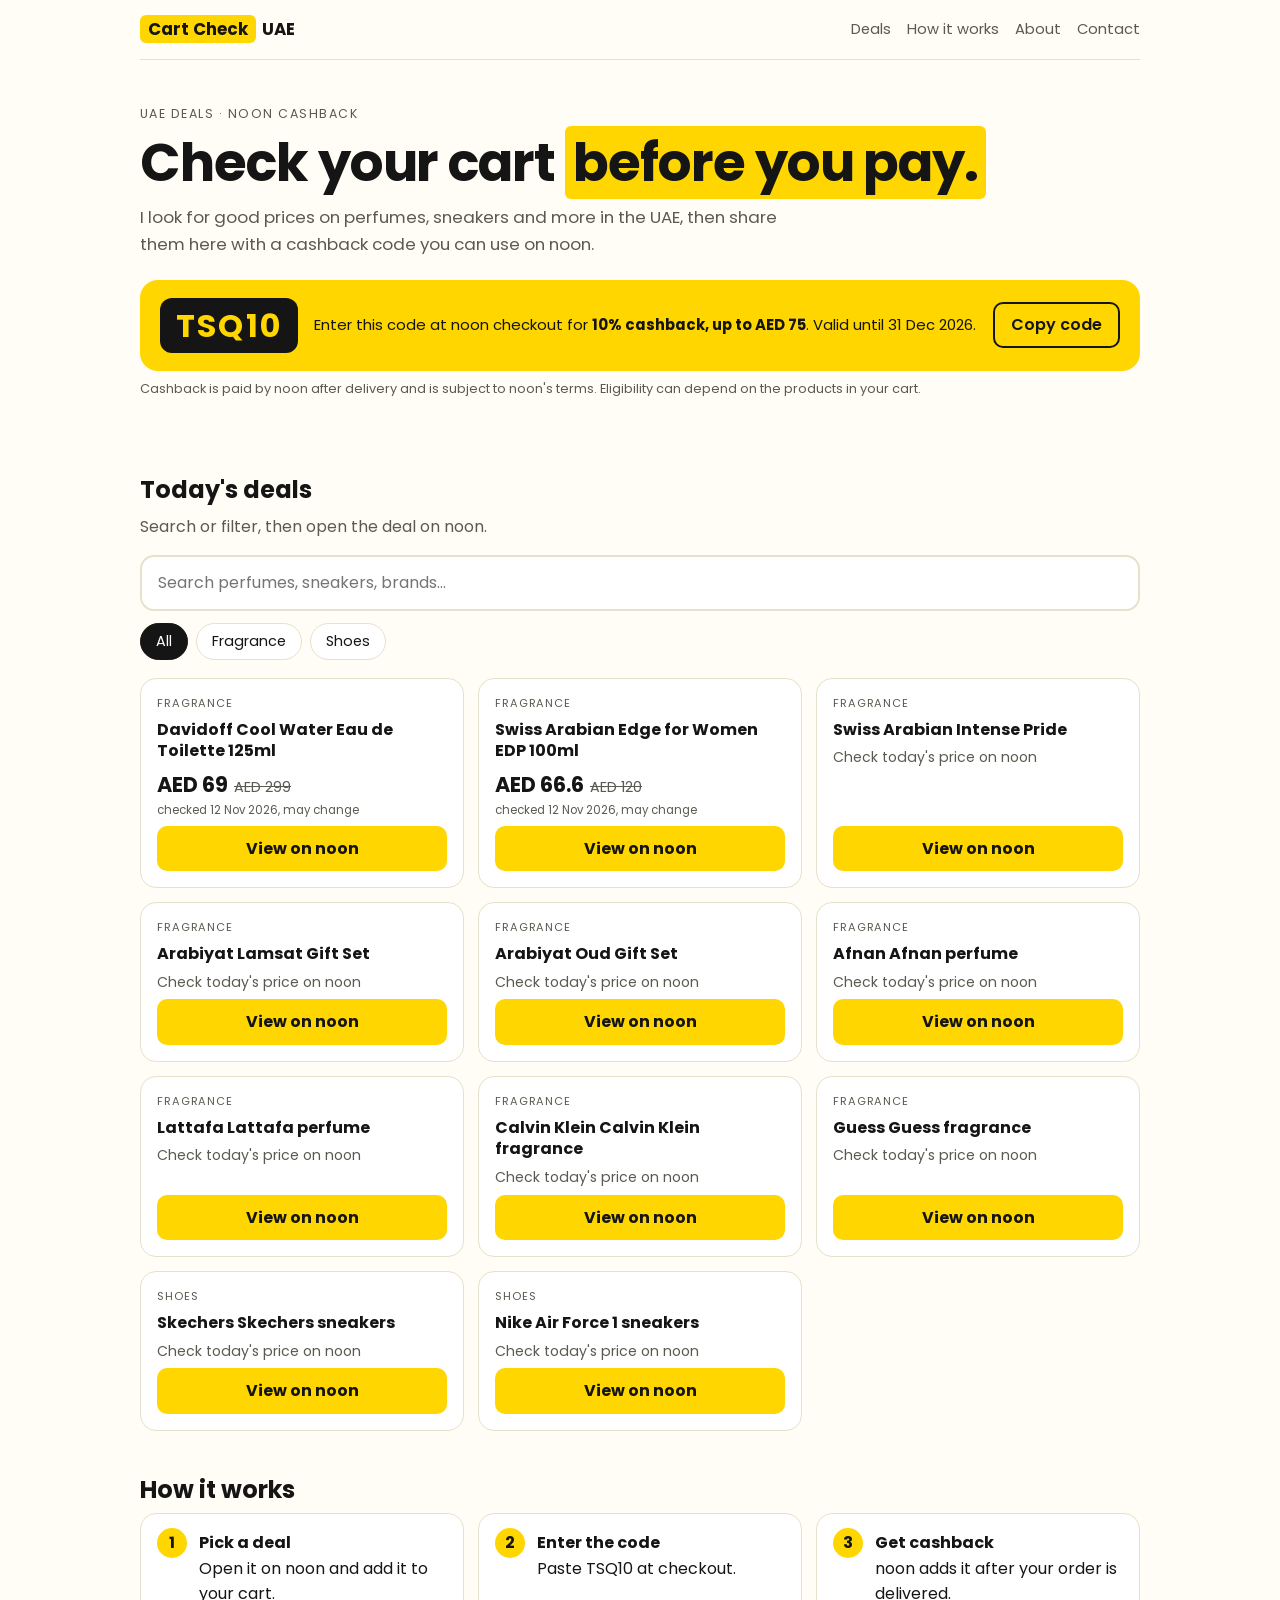
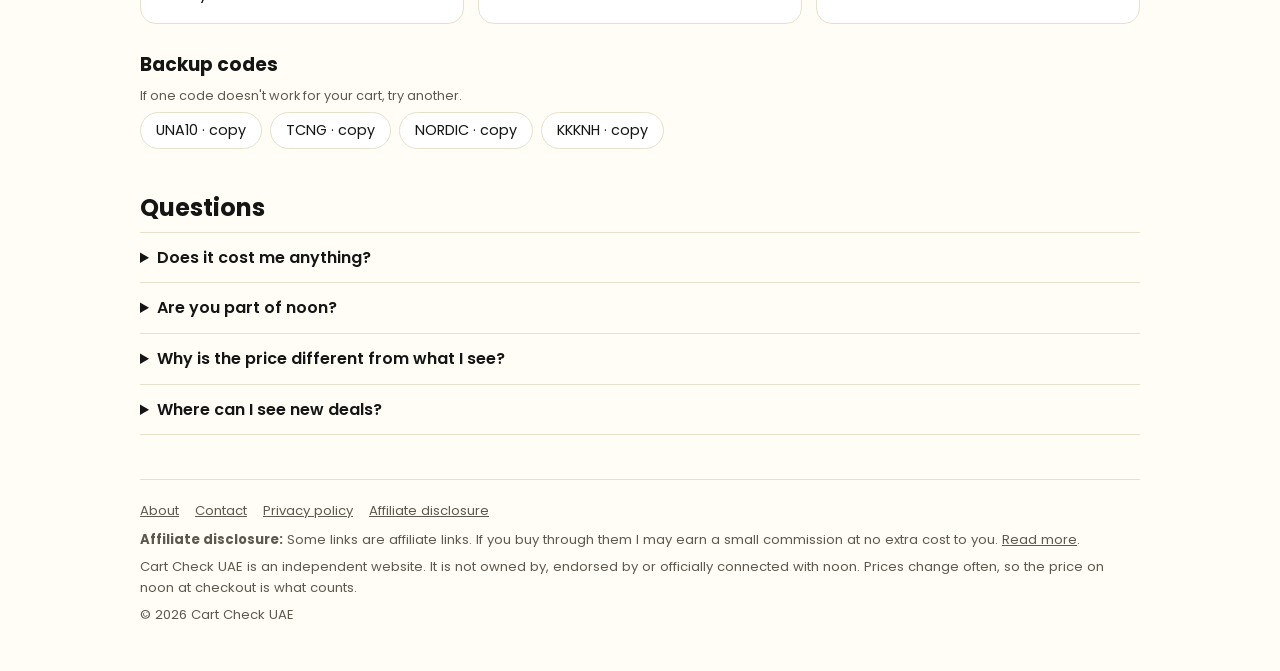
==== index.html @ 0d457709 "Add files via upload" ====
<!doctype html>
<html lang="en"><head><meta charset="utf-8"><meta name="viewport" content="width=device-width, initial-scale=1">
<title>Cart Check UAE | UAE deals and noon cashback code</title><meta name="description" content="Check your cart before you pay. UAE deals on perfumes, sneakers and more, plus a 10% cashback code for noon (up to AED 75). Affiliate links.">
<link rel="stylesheet" href="https://fonts.googleapis.com/css2?family=Poppins:wght@400;600;700&display=swap"><link rel="stylesheet" href="style.css"></head><body><div class="wrap"><nav aria-label="Main"><a class="logo" href="index.html"><span>Cart Check</span>UAE</a><ul><li><a href="index.html#deals">Deals</a></li><li><a href="index.html#how">How it works</a></li><li><a href="about.html">About</a></li><li><a href="contact.html">Contact</a></li></ul></nav><main>
<section class="hero">
  <div class="kicker">UAE deals · noon cashback</div>
  <h1>Check your cart <mark>before you pay.</mark></h1>
  <p class="lead">I look for good prices on perfumes, sneakers and more in the UAE, then share them here with a cashback code you can use on noon.</p>
  <div class="code" aria-label="Cashback code">
    <b>TSQ10</b>
    <p>Enter this code at noon checkout for <strong>10% cashback, up to AED 75</strong>. Valid until 31 Dec 2026.</p>
    <button class="copy" id="copyMain">Copy code</button>
  </div>
  <p class="fine">Cashback is paid by noon after delivery and is subject to noon's terms. Eligibility can depend on the products in your cart.</p>
</section>
<section id="deals">
  <h2 class="sec">Today's deals</h2>
  <p class="sub2">Search or filter, then open the deal on noon.</p>
  <div class="search"><input id="q" type="search" placeholder="Search perfumes, sneakers, brands..." aria-label="Search deals" autocomplete="off"></div>
  <div class="chips" id="chips" role="group" aria-label="Categories"></div>
  <ul class="grid" id="grid"></ul>
  <p class="empty" id="empty" hidden>Nothing found. Try another word, or follow @cart.check.uae on TikTok for new deals.</p>
</section>
<section id="how">
  <h2 class="sec">How it works</h2>
  <ol class="steps">
    <li><strong>Pick a deal</strong><br>Open it on noon and add it to your cart.</li>
    <li><strong>Enter the code</strong><br>Paste TSQ10 at checkout.</li>
    <li><strong>Get cashback</strong><br>noon adds it after your order is delivered.</li>
  </ol>
  <h3 style="margin:26px 0 6px">Backup codes</h3>
  <p class="fine">If one code doesn't work for your cart, try another.</p>
  <div class="row" id="backups"></div>
</section>
<section id="faq">
  <h2 class="sec">Questions</h2>
  <details><summary>Does it cost me anything?</summary><p>No. Prices are the same as on noon. If you buy through my links I may earn a small commission from noon.</p></details>
  <details><summary>Are you part of noon?</summary><p>No. Cart Check UAE is independent. I'm an affiliate, which means I share links and may earn a commission.</p></details>
  <details><summary>Why is the price different from what I see?</summary><p>Prices and stock change quickly. I check them when I post, but the price shown on noon at checkout is the one that counts.</p></details>
  <details><summary>Where can I see new deals?</summary><p>Follow <a href="https://www.tiktok.com/@cart.check.uae" rel="noopener">@cart.check.uae</a> on TikTok and the Cart Check UAE page on Facebook.</p></details>
</section>
</main><footer><ul><li><a href="about.html">About</a></li><li><a href="contact.html">Contact</a></li><li><a href="privacy.html">Privacy policy</a></li><li><a href="disclosure.html">Affiliate disclosure</a></li></ul><p><b>Affiliate disclosure:</b> Some links are affiliate links. If you buy through them I may earn a small commission at no extra cost to you. <a href="disclosure.html">Read more</a>.</p><p>Cart Check UAE is an independent website. It is not owned by, endorsed by or officially connected with noon. Prices change often, so the price on noon at checkout is what counts.</p><p>&copy; 2026 Cart Check UAE</p></footer></div><script src="products.js"></script><script>
const BACKUPS=["UNA10","TCNG","NORDIC","KKKNH"];
const grid=document.getElementById('grid'),empty=document.getElementById('empty'),q=document.getElementById('q'),chips=document.getElementById('chips');
let cat="All";const cats=["All",...new Set(PRODUCTS.map(p=>p.category))];
function copy(t,b){const o=b.textContent;try{navigator.clipboard.writeText(t).then(()=>{b.textContent="Copied";setTimeout(()=>b.textContent=o,1400)},()=>{})}catch(e){}}
cats.forEach(c=>{const b=document.createElement('button');b.className='chip';b.textContent=c;b.setAttribute('aria-pressed',c===cat);b.onclick=()=>{cat=c;[...chips.children].forEach(x=>x.setAttribute('aria-pressed',x===b));render()};chips.appendChild(b)});
function render(){const t=q.value.trim().toLowerCase().split(/\s+/).filter(Boolean);
const list=PRODUCTS.filter(p=>(cat==="All"||p.category===cat)&&t.every(w=>(p.name+" "+p.brand+" "+p.category+" "+(p.tags||"")).toLowerCase().includes(w)));
grid.innerHTML="";list.forEach(p=>{const li=document.createElement('li');li.className='item';
const pr=p.price?`<div class="price">AED ${p.price}${p.was?`<s>AED ${p.was}</s>`:""}<em>checked ${PRICE_DATE}, may change</em></div>`:`<div class="nop">Check today's price on noon</div>`;
li.innerHTML=`<small>${p.category}</small><h3></h3>${pr}<a class="go" target="_blank" rel="sponsored noopener">View on noon</a>`;
li.querySelector('h3').textContent=p.brand+" "+p.name;li.querySelector('a').href=p.url;grid.appendChild(li)});empty.hidden=list.length>0}
q.addEventListener('input',render);
document.getElementById('copyMain').onclick=e=>copy("TSQ10",e.target);
const bk=document.getElementById('backups');BACKUPS.forEach(c=>{const b=document.createElement('button');b.className='chip';b.textContent=c+" · copy";b.onclick=()=>copy(c,b);bk.appendChild(b)});
render();</script></body></html>
---- style.css ----
:root{--bg:#fffdf5;--card:#fff;--fg:#151515;--muted:#5c5a50;--line:#e6e1cc;--accent:#ffd600;--ink:#151515;--red:#c81e32}
@media (prefers-color-scheme:dark){:root{--bg:#121110;--card:#1c1b19;--fg:#f4f1e6;--muted:#a9a592;--line:#33312b;--red:#ff6b7a}}
*{box-sizing:border-box}
html{scroll-behavior:smooth}
body{margin:0;background:var(--bg);color:var(--fg);font:16px/1.6 Poppins,system-ui,sans-serif;padding-left:max(16px,env(safe-area-inset-left,0px));padding-right:max(16px,env(safe-area-inset-right,0px))}
.wrap{max-width:1000px;margin:0 auto}
a{color:inherit}
nav{display:flex;flex-wrap:wrap;gap:6px 18px;align-items:center;justify-content:space-between;padding:16px 0;border-bottom:1px solid var(--line)}
.logo{font-weight:700;text-decoration:none;font-size:1.05rem}
.logo span{background:var(--accent);color:var(--ink);padding:2px 8px;border-radius:6px;margin-right:6px}
nav ul{display:flex;gap:16px;list-style:none;margin:0;padding:0;font-size:.92rem}
nav ul a{text-decoration:none;color:var(--muted)}nav ul a:hover{color:var(--fg)}
.hero{padding:44px 0 26px}
.kicker{font-size:.78rem;letter-spacing:.12em;text-transform:uppercase;color:var(--muted)}
h1{font-size:clamp(2rem,6vw,3.3rem);line-height:1.1;margin:10px 0 12px;letter-spacing:-.02em}
h1 mark{background:var(--accent);color:var(--ink);padding:0 .15em;border-radius:6px}
.lead{color:var(--muted);max-width:58ch;font-size:1.05rem;margin:0 0 22px}
.code{display:flex;flex-wrap:wrap;gap:12px 16px;align-items:center;background:var(--accent);color:var(--ink);border-radius:18px;padding:18px 20px;margin:0 0 8px}
.code b{font-size:2rem;letter-spacing:.07em;background:var(--ink);color:#ffd600;border-radius:12px;padding:2px 16px}
.code p{margin:0;flex:1 1 230px;font-size:.93rem}
button{font:inherit;cursor:pointer}
.copy{border:2px solid var(--ink);background:transparent;color:var(--ink);border-radius:10px;padding:8px 16px;font-weight:600}
.fine{font-size:.8rem;color:var(--muted);margin:0 0 6px}
h2.sec{font-size:1.5rem;margin:40px 0 4px}
.sub2{color:var(--muted);margin:0 0 16px}
.search input{width:100%;border:2px solid var(--line);background:var(--card);color:var(--fg);border-radius:14px;padding:13px 16px;font:inherit}
.search input:focus{outline:3px solid var(--accent);border-color:var(--fg)}
.chips{display:flex;flex-wrap:wrap;gap:8px;margin:12px 0 18px}
.chip{border:1.5px solid var(--line);background:var(--card);color:var(--fg);border-radius:999px;padding:6px 15px;font-size:.9rem}
.chip[aria-pressed=true]{background:var(--fg);color:var(--bg);border-color:var(--fg)}
.grid{display:grid;grid-template-columns:repeat(auto-fill,minmax(240px,1fr));gap:14px;padding:0;margin:0;list-style:none}
.item{background:var(--card);border:1px solid var(--line);border-radius:16px;padding:16px;display:flex;flex-direction:column;gap:6px;min-width:0}
.item small{color:var(--muted);text-transform:uppercase;letter-spacing:.08em;font-size:.7rem}
.item h3{font-size:1rem;margin:0;line-height:1.35}
.price{font-weight:700;font-size:1.3rem}
.price s{color:var(--muted);font-weight:400;font-size:.9rem;margin-left:6px}
.price em{display:block;font-style:normal;font-weight:400;font-size:.72rem;color:var(--muted)}
.nop{font-size:.88rem;color:var(--muted)}
.go{margin-top:auto;text-align:center;background:var(--accent);color:var(--ink);text-decoration:none;font-weight:700;border-radius:10px;padding:10px 12px}
.empty{color:var(--muted);padding:24px 0}
.steps{display:grid;grid-template-columns:repeat(auto-fit,minmax(220px,1fr));gap:14px;padding:0;margin:0;list-style:none;counter-reset:s}
.steps li{background:var(--card);border:1px solid var(--line);border-radius:16px;padding:16px 16px 16px 58px;position:relative;min-width:0}
.steps li:before{counter-increment:s;content:counter(s);position:absolute;left:16px;top:14px;width:30px;height:30px;border-radius:50%;background:var(--accent);color:var(--ink);font-weight:700;display:grid;place-items:center}
.row{display:flex;flex-wrap:wrap;gap:8px}
details{border-top:1px solid var(--line);padding:12px 0}
details:last-of-type{border-bottom:1px solid var(--line)}
summary{cursor:pointer;font-weight:600}
details p{margin:8px 0 0;color:var(--muted)}
.page{padding:34px 0;max-width:720px}
.page h1{font-size:clamp(1.8rem,5vw,2.5rem)}
.page h2{font-size:1.2rem;margin:26px 0 4px}
.page p,.page li{color:var(--muted)}
footer{border-top:1px solid var(--line);margin-top:44px;padding:20px 0 40px;color:var(--muted);font-size:.82rem}
footer p{margin:6px 0}
footer ul{display:flex;flex-wrap:wrap;gap:6px 16px;list-style:none;padding:0;margin:0 0 8px}
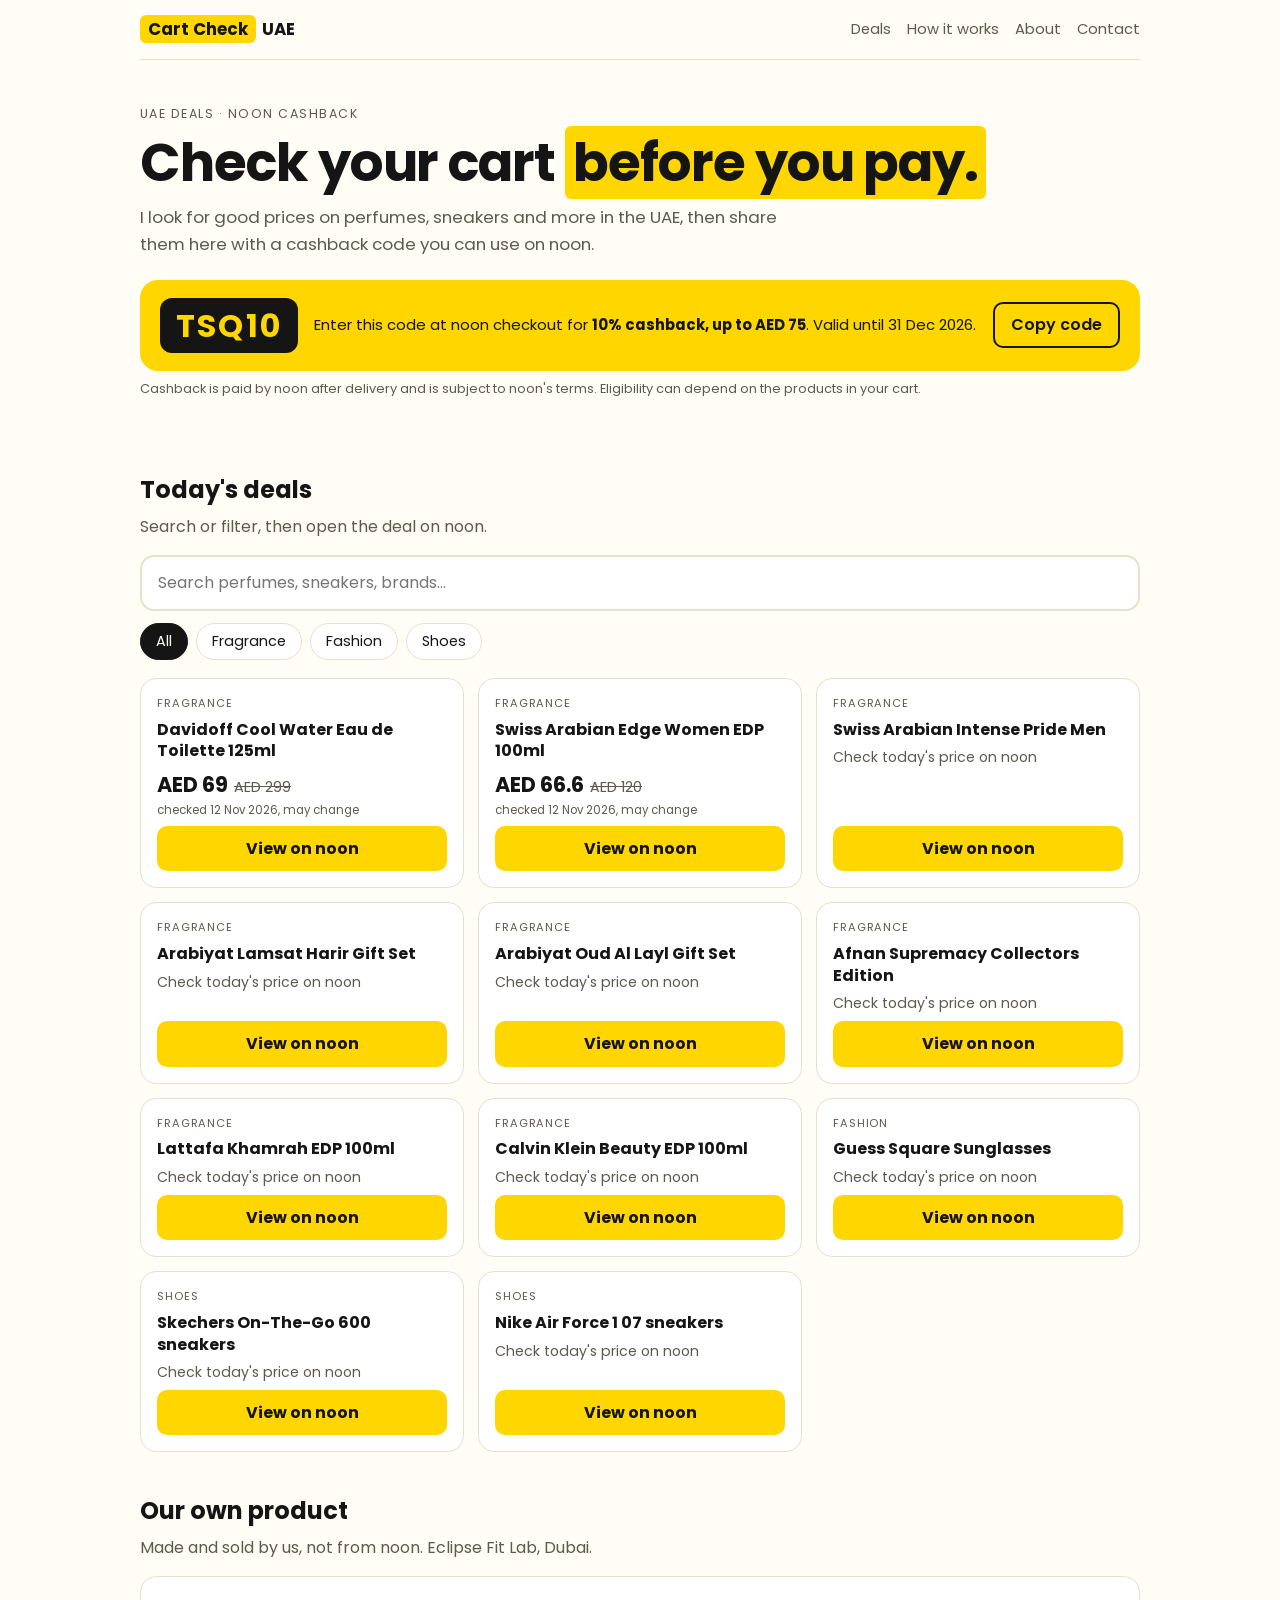
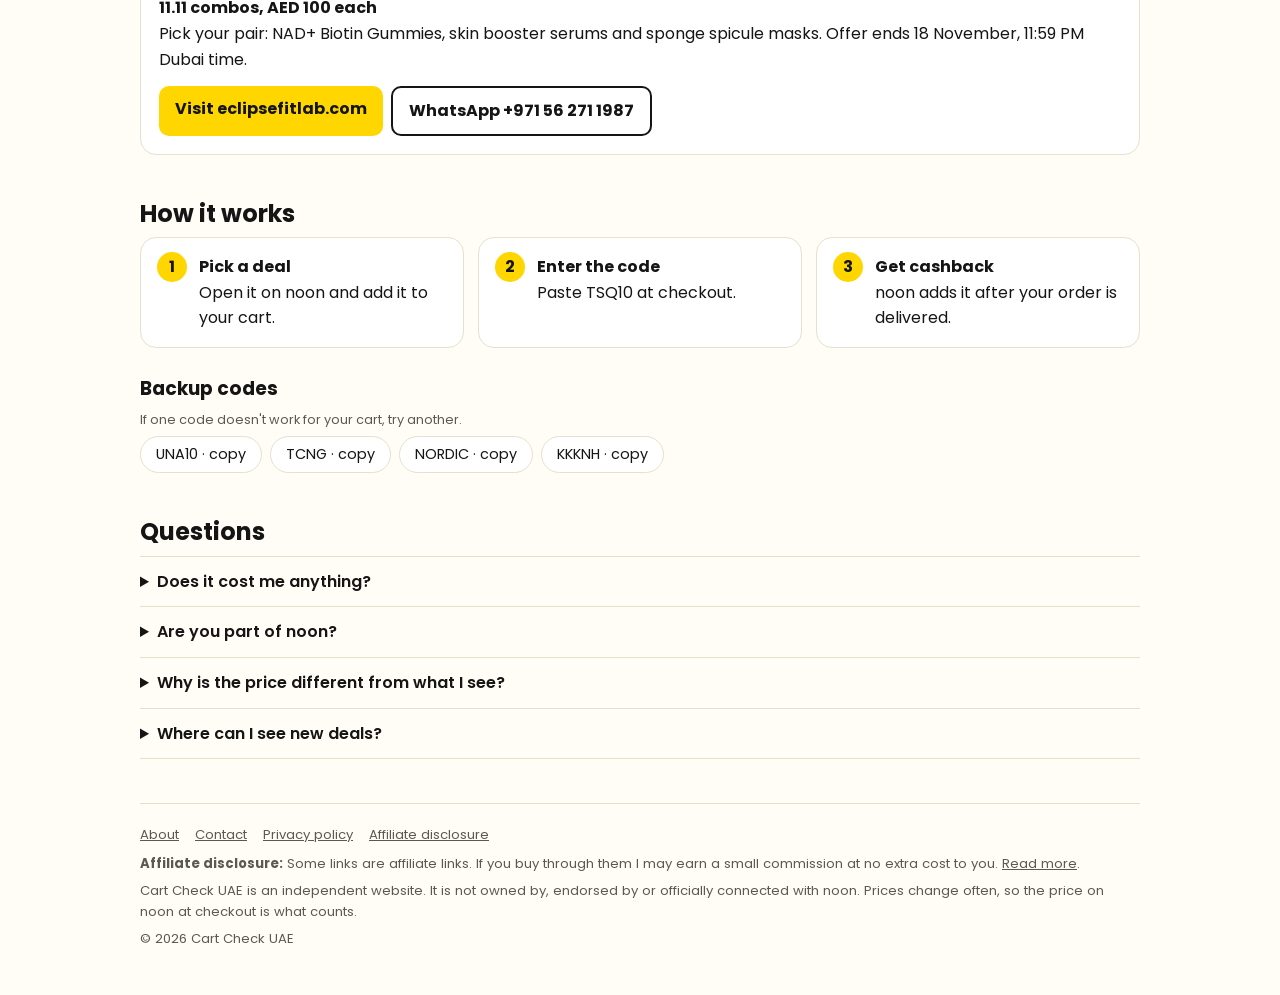
==== commit 8cfcf9cd: "Add files via upload" ====
--- a/index.html
+++ b/index.html
@@ -20,6 +20,12 @@
   <div class="chips" id="chips" role="group" aria-label="Categories"></div>
   <ul class="grid" id="grid"></ul>
   <p class="empty" id="empty" hidden>Nothing found. Try another word, or follow @cart.check.uae on TikTok for new deals.</p>
+</section>
+<section id="own">
+  <h2 class="sec">Our own product</h2>
+  <p class="sub2">Made and sold by us, not from noon. Eclipse Fit Lab, Dubai.</p>
+  <div class="own"><div><b>11.11 combos, AED 100 each</b><br>Pick your pair: NAD+ Biotin Gummies, skin booster serums and sponge spicule masks. Offer ends 18 November, 11:59 PM Dubai time.</div>
+  <div class="row"><a class="go" href="https://eclipsefitlab.com" rel="noopener" target="_blank">Visit eclipsefitlab.com</a><a class="go alt" href="https://wa.me/971562711987" rel="noopener" target="_blank">WhatsApp +971 56 271 1987</a></div></div>
 </section>
 <section id="how">
   <h2 class="sec">How it works</h2>
--- a/style.css
+++ b/style.css
@@ -53,3 +53,4 @@
 footer{border-top:1px solid var(--line);margin-top:44px;padding:20px 0 40px;color:var(--muted);font-size:.82rem}
 footer p{margin:6px 0}
 footer ul{display:flex;flex-wrap:wrap;gap:6px 16px;list-style:none;padding:0;margin:0 0 8px}
+.own{background:var(--card);border:1px solid var(--line);border-radius:16px;padding:18px;display:grid;gap:14px}.own .go{padding:10px 16px;margin:0}.go.alt{background:transparent;border:2px solid var(--fg);color:var(--fg)}
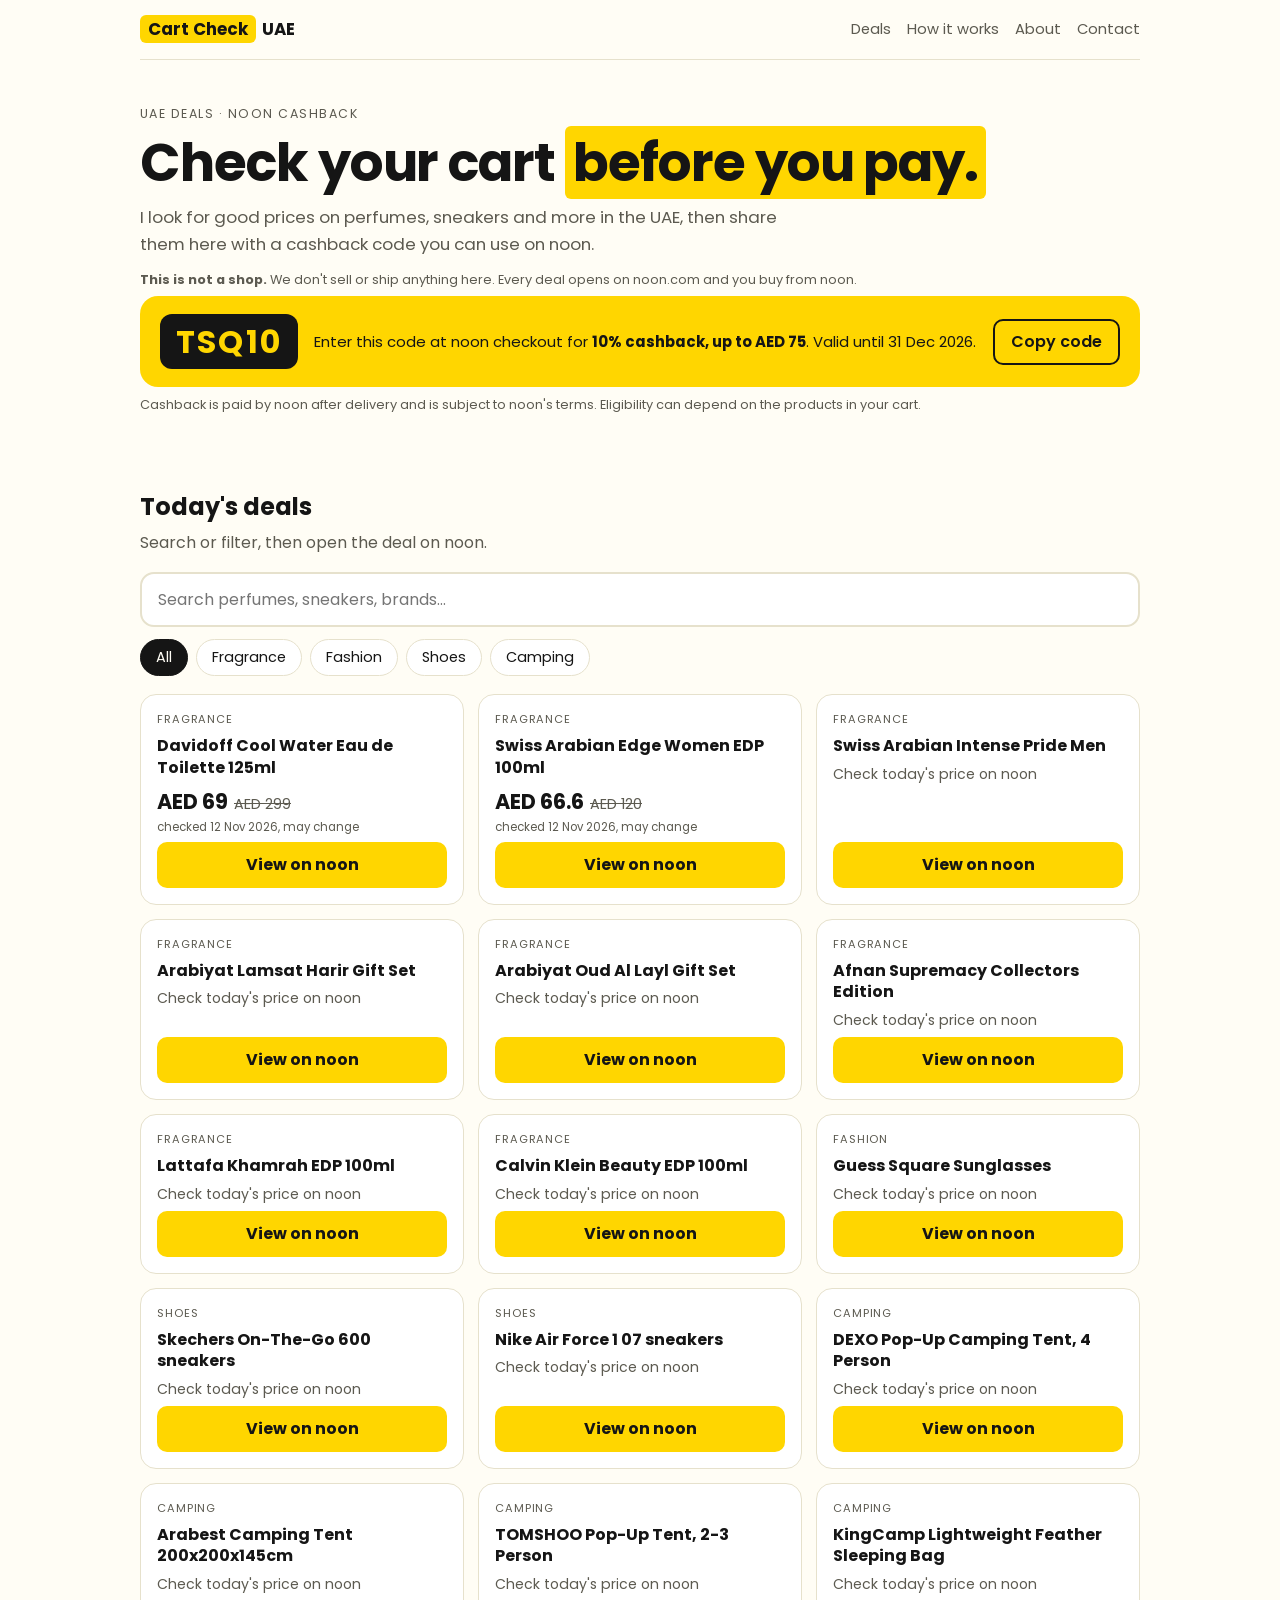
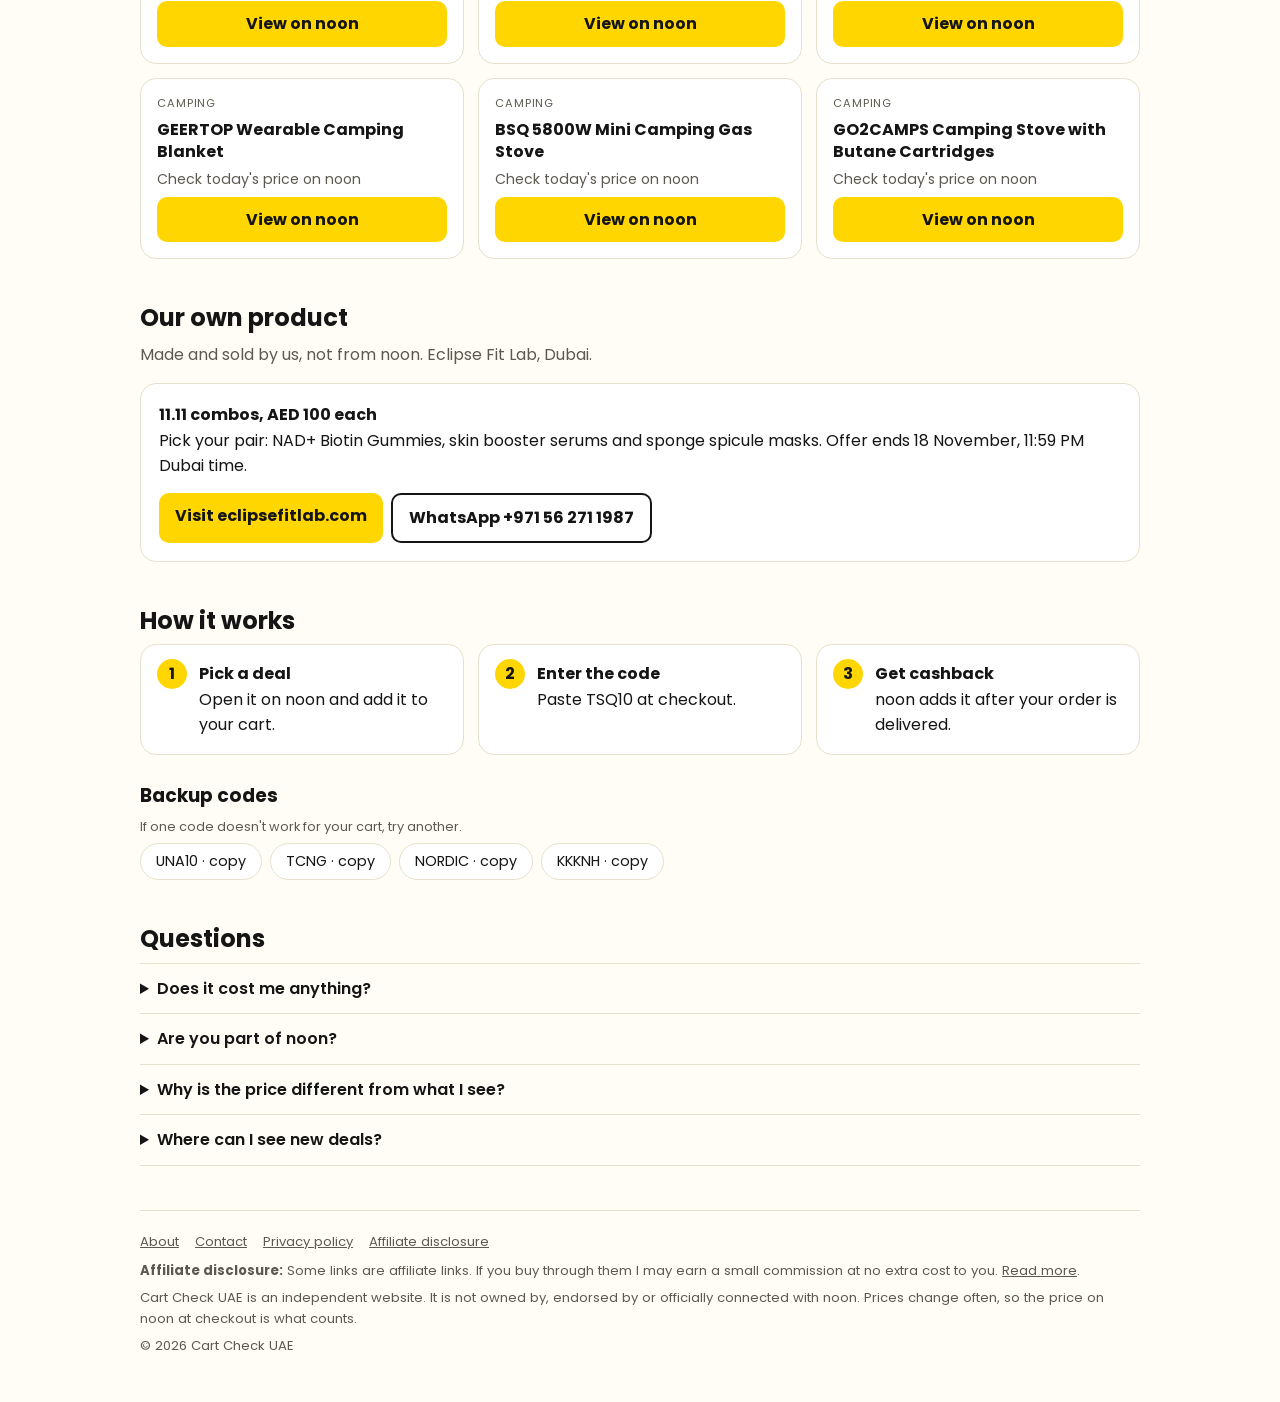
==== commit 81a5face: "Add files via upload" ====
--- a/index.html
+++ b/index.html
@@ -6,6 +6,7 @@
   <div class="kicker">UAE deals · noon cashback</div>
   <h1>Check your cart <mark>before you pay.</mark></h1>
   <p class="lead">I look for good prices on perfumes, sneakers and more in the UAE, then share them here with a cashback code you can use on noon.</p>
+  <p class="fine" style="margin-top:-10px"><b>This is not a shop.</b> We don't sell or ship anything here. Every deal opens on noon.com and you buy from noon.</p>
   <div class="code" aria-label="Cashback code">
     <b>TSQ10</b>
     <p>Enter this code at noon checkout for <strong>10% cashback, up to AED 75</strong>. Valid until 31 Dec 2026.</p>
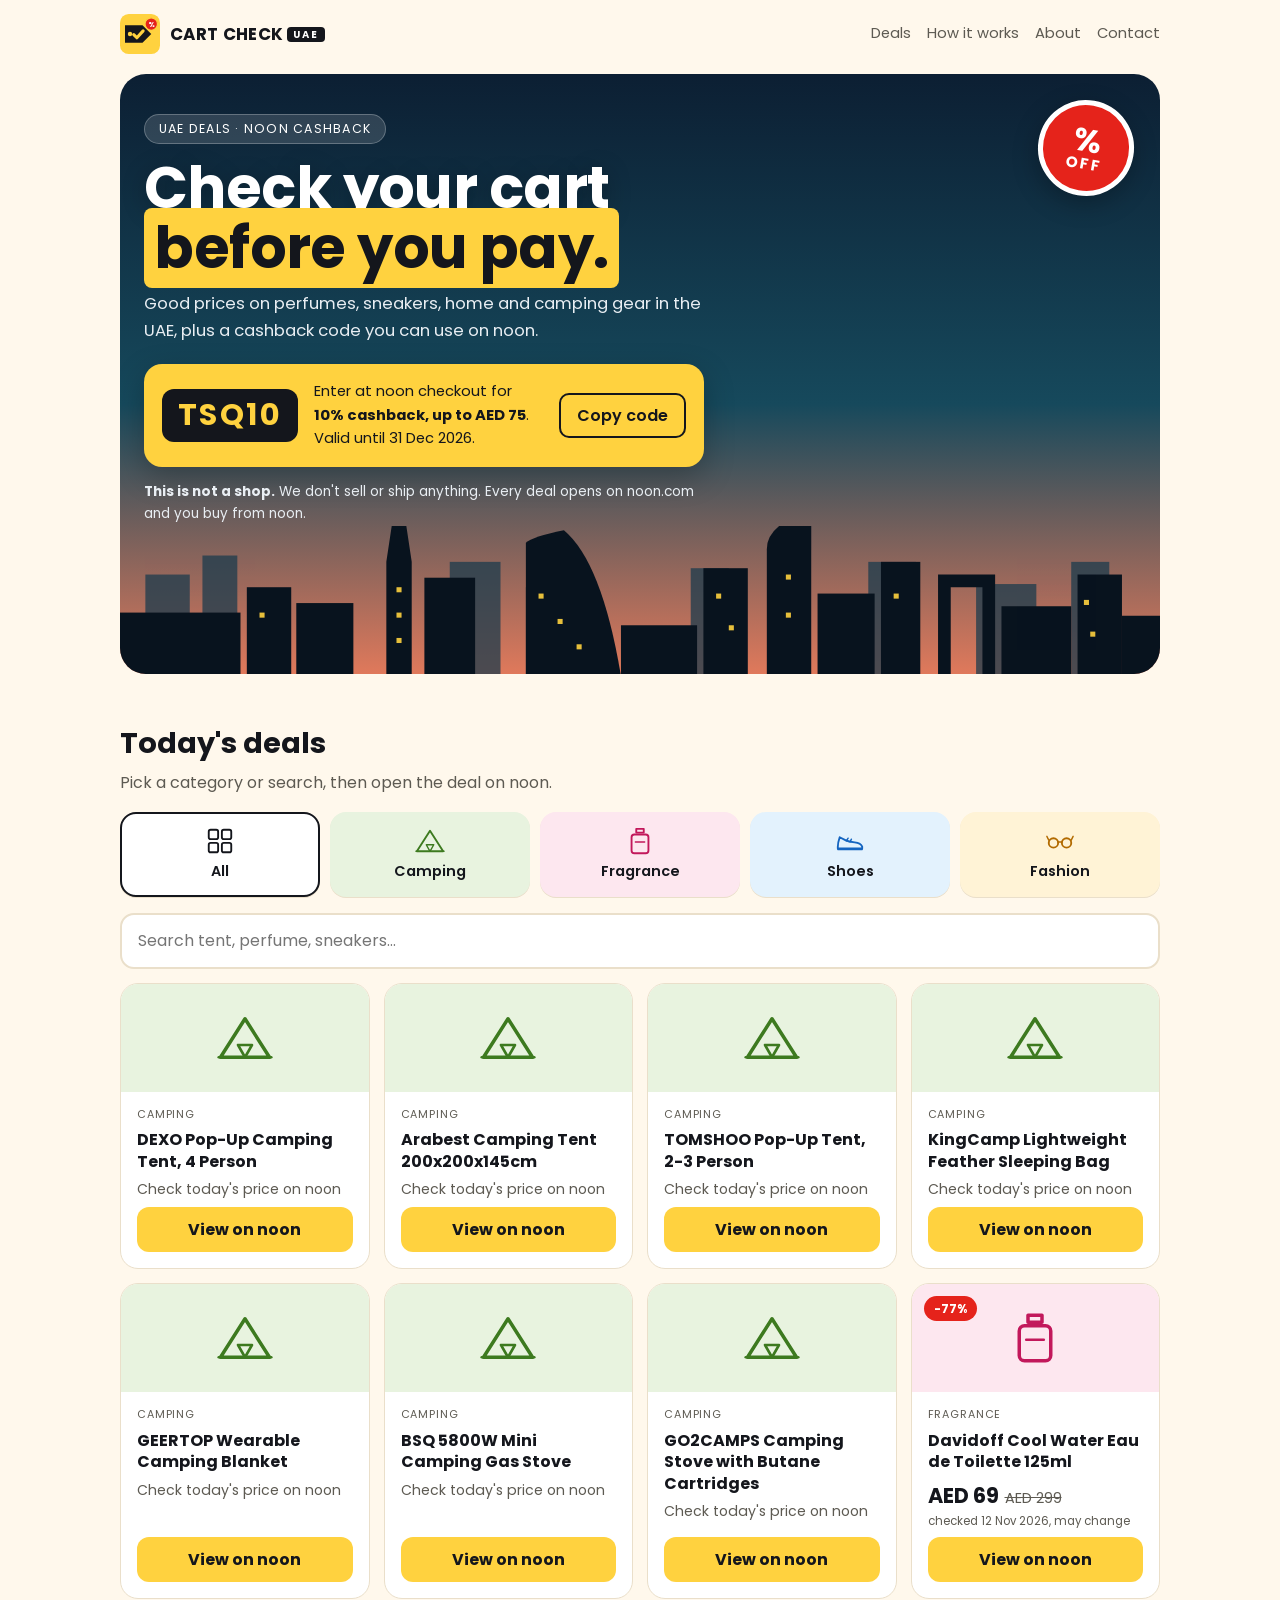
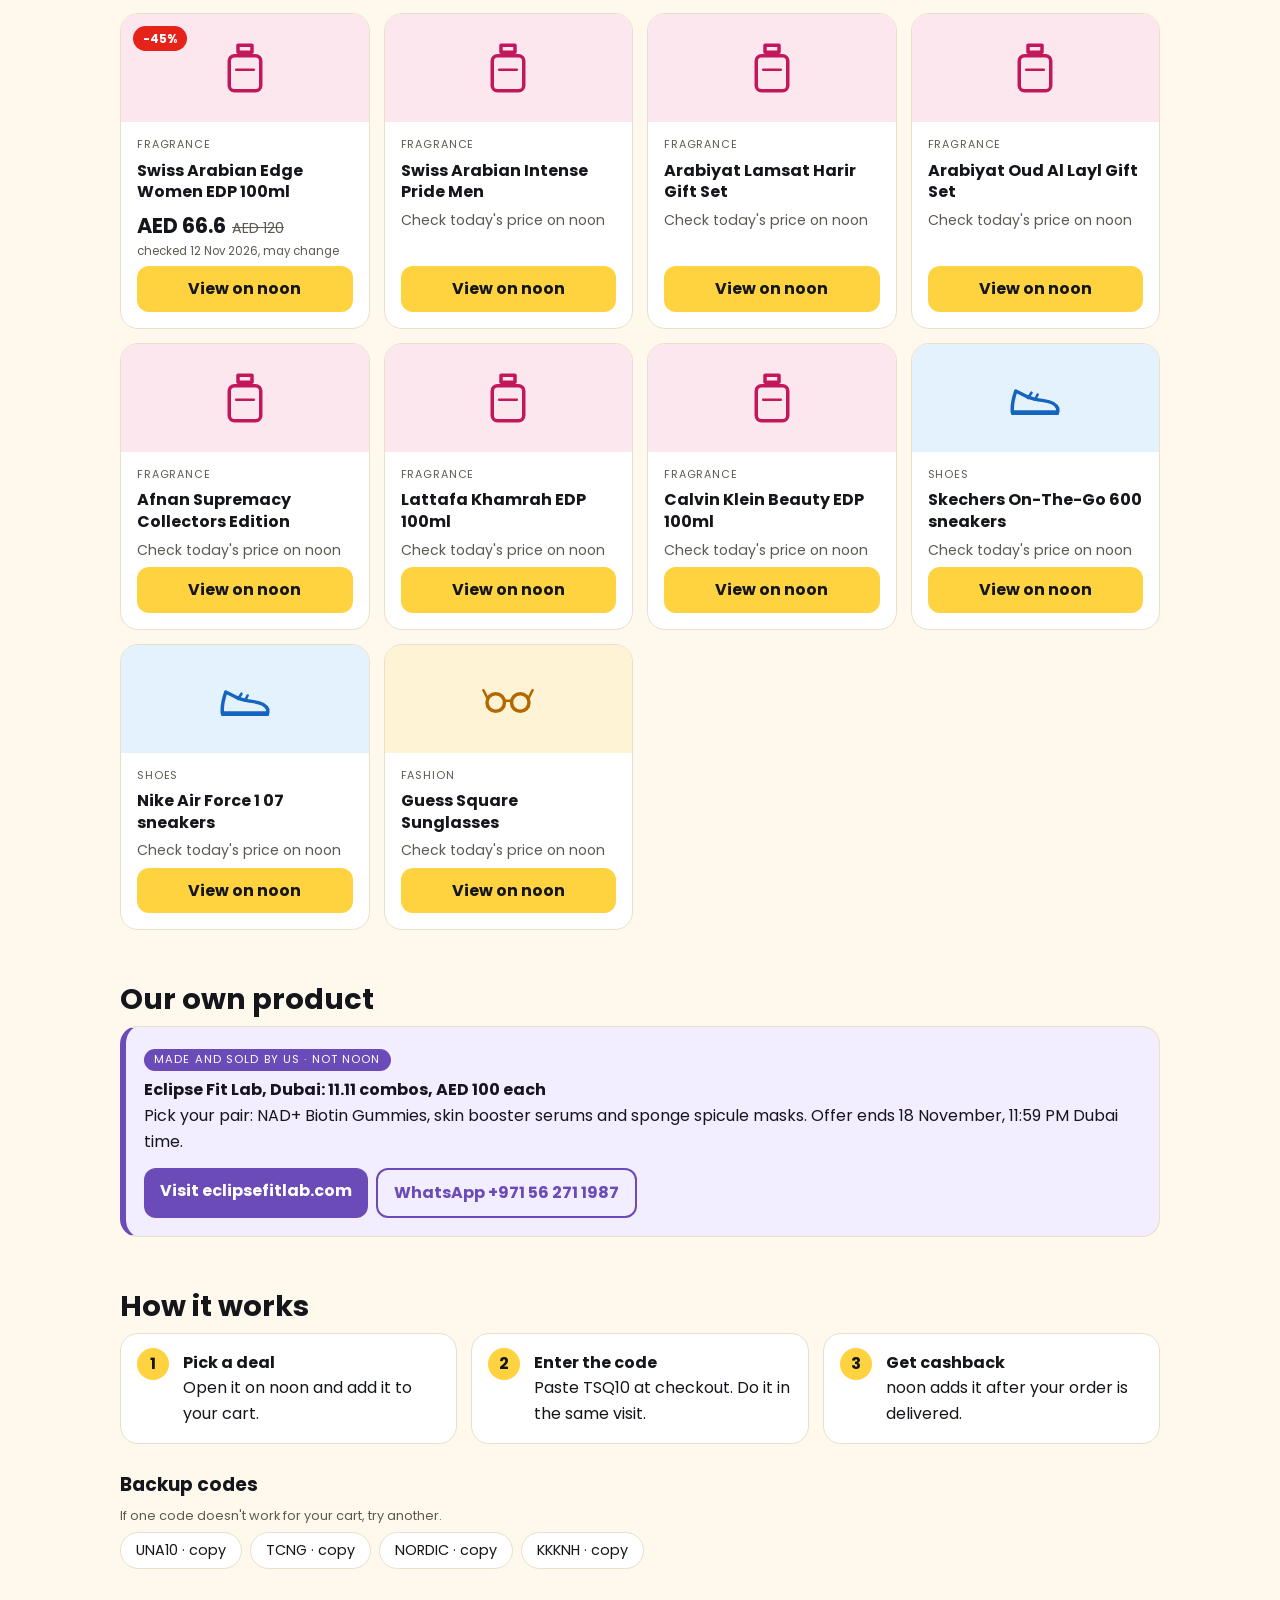
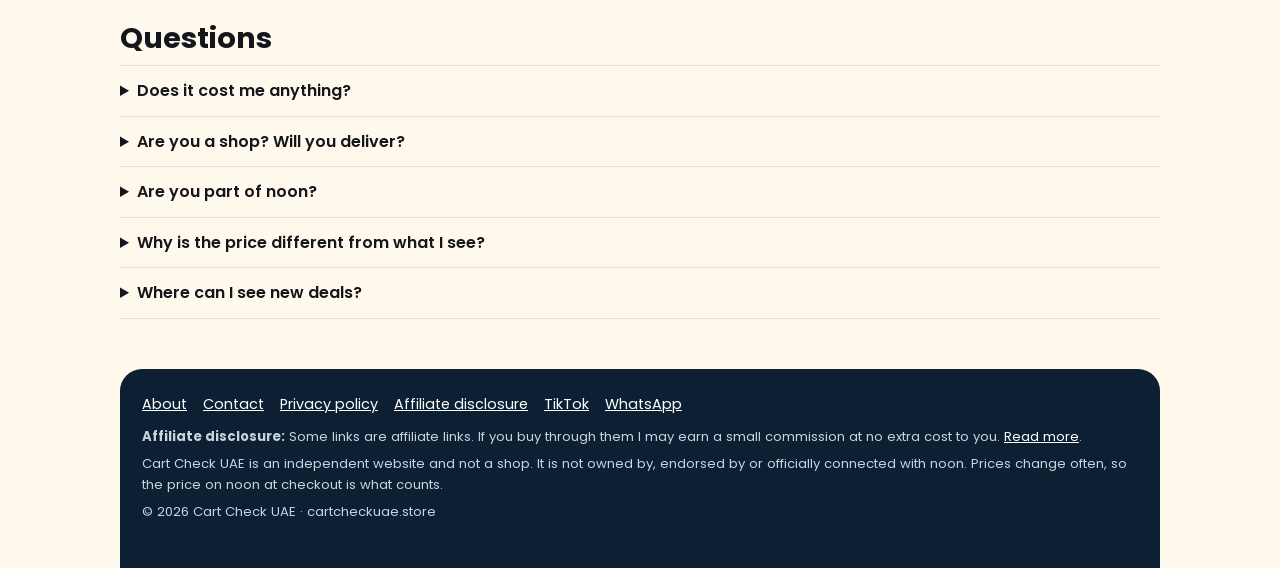
==== commit f5795b00: "Add files via upload" ====
--- a/index.html
+++ b/index.html
@@ -1,38 +1,44 @@
 <!doctype html>
 <html lang="en"><head><meta charset="utf-8"><meta name="viewport" content="width=device-width, initial-scale=1">
-<title>Cart Check UAE | UAE deals and noon cashback code</title><meta name="description" content="Check your cart before you pay. UAE deals on perfumes, sneakers and more, plus a 10% cashback code for noon (up to AED 75). Affiliate links.">
-<link rel="stylesheet" href="https://fonts.googleapis.com/css2?family=Poppins:wght@400;600;700&display=swap"><link rel="stylesheet" href="style.css"></head><body><div class="wrap"><nav aria-label="Main"><a class="logo" href="index.html"><span>Cart Check</span>UAE</a><ul><li><a href="index.html#deals">Deals</a></li><li><a href="index.html#how">How it works</a></li><li><a href="about.html">About</a></li><li><a href="contact.html">Contact</a></li></ul></nav><main>
+<title>Cart Check UAE | UAE deals and noon cashback code</title><meta name="description" content="Check your cart before you pay. UAE deals on perfumes, sneakers, home and camping gear, plus a 10% cashback code for noon (up to AED 75). Affiliate links.">
+<meta property="og:title" content="Cart Check UAE | UAE deals and noon cashback code"><meta property="og:description" content="Check your cart before you pay. UAE deals on perfumes, sneakers, home and camping gear, plus a 10% cashback code for noon (up to AED 75). Affiliate links."><meta name="theme-color" content="#0c1f33">
+<link rel="icon" href="data:image/svg+xml,%3Csvg xmlns='http://www.w3.org/2000/svg' viewBox='0 0 64 64'%3E%3Crect width='64' height='64' rx='14' fill='%23ffd23f'/%3E%3Cpath d='M8 18h28l14 14-14 14H8z' fill='%23111'/%3E%3Cpath d='M20 33l5 5 10-11' fill='none' stroke='%23ffd23f' stroke-width='5' stroke-linecap='round' stroke-linejoin='round'/%3E%3Ccircle cx='50' cy='16' r='10' fill='%23e5231b'/%3E%3C/svg%3E"><link rel="stylesheet" href="https://fonts.googleapis.com/css2?family=Poppins:wght@400;600;700&display=swap"><link rel="stylesheet" href="style.css"></head><body><div class="wrap"><nav aria-label="Main"><a class="logo" href="index.html"><svg viewBox="0 0 64 64" aria-hidden="true"><rect width="64" height="64" rx="14" fill="#ffd23f"/><path d="M8 18h28l14 14-14 14H8z" fill="#14161c"/><circle cx="16" cy="32" r="3.5" fill="#ffd23f"/><path d="M22 33l5 5 10-11" fill="none" stroke="#ffd23f" stroke-width="5" stroke-linecap="round" stroke-linejoin="round"/><circle cx="50" cy="16" r="10" fill="#e5231b" stroke="#ffd23f" stroke-width="2"/><text x="50" y="20" text-anchor="middle" font-family="Poppins,Arial" font-weight="700" font-size="11" fill="#fff">%</text></svg><span>CART CHECK<small>UAE</small></span></a><ul><li><a href="index.html#deals">Deals</a></li><li><a href="index.html#how">How it works</a></li><li><a href="about.html">About</a></li><li><a href="contact.html">Contact</a></li></ul></nav><main>
 <section class="hero">
-  <div class="kicker">UAE deals · noon cashback</div>
-  <h1>Check your cart <mark>before you pay.</mark></h1>
-  <p class="lead">I look for good prices on perfumes, sneakers and more in the UAE, then share them here with a cashback code you can use on noon.</p>
-  <p class="fine" style="margin-top:-10px"><b>This is not a shop.</b> We don't sell or ship anything here. Every deal opens on noon.com and you buy from noon.</p>
-  <div class="code" aria-label="Cashback code">
-    <b>TSQ10</b>
-    <p>Enter this code at noon checkout for <strong>10% cashback, up to AED 75</strong>. Valid until 31 Dec 2026.</p>
-    <button class="copy" id="copyMain">Copy code</button>
+  <div class="badge" aria-hidden="true">%<small>OFF</small></div>
+  <div class="hero-in">
+    <span class="kicker">UAE deals &middot; noon cashback</span>
+    <h1>Check your cart <mark>before you pay.</mark></h1>
+    <p class="lead">Good prices on perfumes, sneakers, home and camping gear in the UAE, plus a cashback code you can use on noon.</p>
+    <div class="code" aria-label="Cashback code">
+      <b>TSQ10</b>
+      <p>Enter at noon checkout for <strong>10% cashback, up to AED 75</strong>. Valid until 31 Dec 2026.</p>
+      <button class="copy" id="copyMain">Copy code</button>
+    </div>
+    <p class="notshop"><b>This is not a shop.</b> We don't sell or ship anything. Every deal opens on noon.com and you buy from noon.</p>
   </div>
-  <p class="fine">Cashback is paid by noon after delivery and is subject to noon's terms. Eligibility can depend on the products in your cart.</p>
+  <svg class="sky" viewBox="0 0 1640 330" preserveAspectRatio="xMidYMax slice" aria-hidden="true">
+<g fill="#1b3b4d" opacity=".75"><rect x="40" y="170" width="70" height="160"/><rect x="130" y="140" width="55" height="190"/><rect x="520" y="150" width="80" height="180"/><rect x="640" y="190" width="90" height="140"/><rect x="900" y="160" width="60" height="170"/><rect x="1180" y="150" width="75" height="180"/><rect x="1350" y="185" width="95" height="145"/><rect x="1500" y="150" width="60" height="180"/></g>
+<g fill="#08131e"><rect x="0" y="230" width="190" height="100"/><rect x="200" y="190" width="70" height="140"/><rect x="278" y="215" width="90" height="115"/><path d="M420 330V150l12-80 8-60 8 60 12 80v180z"/><rect x="480" y="175" width="80" height="155"/><path d="M640 330V120q10-10 60-20 60 50 90 230z"/><rect x="790" y="250" width="120" height="80"/><rect x="920" y="160" width="70" height="170"/><path d="M1020 330V130q0-40 70-60v260z"/><rect x="1100" y="200" width="90" height="130"/><rect x="1200" y="150" width="62" height="180"/><path d="M1290 330V170h90v160h-20V190h-50v140z"/><rect x="1390" y="220" width="110" height="110"/><rect x="1510" y="170" width="70" height="160"/><rect x="1580" y="235" width="60" height="95"/></g>
+<g fill="#ffd23f" opacity=".9"><rect x="436" y="190" width="8" height="8"/><rect x="436" y="230" width="8" height="8"/><rect x="436" y="270" width="8" height="8"/><rect x="660" y="200" width="8" height="8"/><rect x="690" y="240" width="8" height="8"/><rect x="720" y="280" width="8" height="8"/><rect x="940" y="200" width="8" height="8"/><rect x="960" y="250" width="8" height="8"/><rect x="1050" y="170" width="8" height="8"/><rect x="1050" y="230" width="8" height="8"/><rect x="1220" y="200" width="8" height="8"/><rect x="1520" y="210" width="8" height="8"/><rect x="1530" y="260" width="8" height="8"/><rect x="220" y="230" width="8" height="8"/></g></svg>
 </section>
 <section id="deals">
   <h2 class="sec">Today's deals</h2>
-  <p class="sub2">Search or filter, then open the deal on noon.</p>
-  <div class="search"><input id="q" type="search" placeholder="Search perfumes, sneakers, brands..." aria-label="Search deals" autocomplete="off"></div>
-  <div class="chips" id="chips" role="group" aria-label="Categories"></div>
+  <p class="sub2">Pick a category or search, then open the deal on noon.</p>
+  <div class="cats" id="cats" role="group" aria-label="Categories"></div>
+  <div class="search"><input id="q" type="search" placeholder="Search tent, perfume, sneakers..." aria-label="Search deals" autocomplete="off"></div>
   <ul class="grid" id="grid"></ul>
   <p class="empty" id="empty" hidden>Nothing found. Try another word, or follow @cart.check.uae on TikTok for new deals.</p>
 </section>
 <section id="own">
   <h2 class="sec">Our own product</h2>
-  <p class="sub2">Made and sold by us, not from noon. Eclipse Fit Lab, Dubai.</p>
-  <div class="own"><div><b>11.11 combos, AED 100 each</b><br>Pick your pair: NAD+ Biotin Gummies, skin booster serums and sponge spicule masks. Offer ends 18 November, 11:59 PM Dubai time.</div>
-  <div class="row"><a class="go" href="https://eclipsefitlab.com" rel="noopener" target="_blank">Visit eclipsefitlab.com</a><a class="go alt" href="https://wa.me/971562711987" rel="noopener" target="_blank">WhatsApp +971 56 271 1987</a></div></div>
+  <div class="own"><div><span class="tag">Made and sold by us &middot; not noon</span><br><b>Eclipse Fit Lab, Dubai: 11.11 combos, AED 100 each</b><br>Pick your pair: NAD+ Biotin Gummies, skin booster serums and sponge spicule masks. Offer ends 18 November, 11:59 PM Dubai time.</div>
+  <div class="row"><a class="btn" href="https://eclipsefitlab.com" rel="noopener" target="_blank">Visit eclipsefitlab.com</a><a class="btn alt" href="https://wa.me/971562711987" rel="noopener" target="_blank">WhatsApp +971 56 271 1987</a></div></div>
 </section>
 <section id="how">
   <h2 class="sec">How it works</h2>
   <ol class="steps">
     <li><strong>Pick a deal</strong><br>Open it on noon and add it to your cart.</li>
-    <li><strong>Enter the code</strong><br>Paste TSQ10 at checkout.</li>
+    <li><strong>Enter the code</strong><br>Paste TSQ10 at checkout. Do it in the same visit.</li>
     <li><strong>Get cashback</strong><br>noon adds it after your order is delivered.</li>
   </ol>
   <h3 style="margin:26px 0 6px">Backup codes</h3>
@@ -42,23 +48,38 @@
 <section id="faq">
   <h2 class="sec">Questions</h2>
   <details><summary>Does it cost me anything?</summary><p>No. Prices are the same as on noon. If you buy through my links I may earn a small commission from noon.</p></details>
+  <details><summary>Are you a shop? Will you deliver?</summary><p>No. We don't sell or deliver anything. You order from noon, and noon handles payment, delivery and returns.</p></details>
   <details><summary>Are you part of noon?</summary><p>No. Cart Check UAE is independent. I'm an affiliate, which means I share links and may earn a commission.</p></details>
-  <details><summary>Why is the price different from what I see?</summary><p>Prices and stock change quickly. I check them when I post, but the price shown on noon at checkout is the one that counts.</p></details>
-  <details><summary>Where can I see new deals?</summary><p>Follow <a href="https://www.tiktok.com/@cart.check.uae" rel="noopener">@cart.check.uae</a> on TikTok and the Cart Check UAE page on Facebook.</p></details>
+  <details><summary>Why is the price different from what I see?</summary><p>Prices and stock change quickly. The price shown on noon at checkout is the one that counts.</p></details>
+  <details><summary>Where can I see new deals?</summary><p>Follow <a href="https://www.tiktok.com/@cart.check.uae" rel="noopener">@cart.check.uae</a> on TikTok and the Cart Check UAE page on Facebook, or message us on <a href="https://wa.me/971508201589" rel="noopener">WhatsApp</a>.</p></details>
 </section>
-</main><footer><ul><li><a href="about.html">About</a></li><li><a href="contact.html">Contact</a></li><li><a href="privacy.html">Privacy policy</a></li><li><a href="disclosure.html">Affiliate disclosure</a></li></ul><p><b>Affiliate disclosure:</b> Some links are affiliate links. If you buy through them I may earn a small commission at no extra cost to you. <a href="disclosure.html">Read more</a>.</p><p>Cart Check UAE is an independent website. It is not owned by, endorsed by or officially connected with noon. Prices change often, so the price on noon at checkout is what counts.</p><p>&copy; 2026 Cart Check UAE</p></footer></div><script src="products.js"></script><script>
+</main><footer><ul><li><a href="about.html">About</a></li><li><a href="contact.html">Contact</a></li><li><a href="privacy.html">Privacy policy</a></li><li><a href="disclosure.html">Affiliate disclosure</a></li><li><a href="https://www.tiktok.com/@cart.check.uae" rel="noopener">TikTok</a></li><li><a href="https://wa.me/971508201589" rel="noopener">WhatsApp</a></li></ul><p><b>Affiliate disclosure:</b> Some links are affiliate links. If you buy through them I may earn a small commission at no extra cost to you. <a href="disclosure.html">Read more</a>.</p><p>Cart Check UAE is an independent website and not a shop. It is not owned by, endorsed by or officially connected with noon. Prices change often, so the price on noon at checkout is what counts.</p><p>&copy; 2026 Cart Check UAE &middot; cartcheckuae.store</p></footer></div><script src="products.js"></script><script>
 const BACKUPS=["UNA10","TCNG","NORDIC","KKKNH"];
-const grid=document.getElementById('grid'),empty=document.getElementById('empty'),q=document.getElementById('q'),chips=document.getElementById('chips');
-let cat="All";const cats=["All",...new Set(PRODUCTS.map(p=>p.category))];
-function copy(t,b){const o=b.textContent;try{navigator.clipboard.writeText(t).then(()=>{b.textContent="Copied";setTimeout(()=>b.textContent=o,1400)},()=>{})}catch(e){}}
-cats.forEach(c=>{const b=document.createElement('button');b.className='chip';b.textContent=c;b.setAttribute('aria-pressed',c===cat);b.onclick=()=>{cat=c;[...chips.children].forEach(x=>x.setAttribute('aria-pressed',x===b));render()};chips.appendChild(b)});
+const I={
+Fragrance:'<path d="M24 6h16v8H24z"/><path d="M20 18h24a6 6 0 0 1 6 6v28a6 6 0 0 1-6 6H20a6 6 0 0 1-6-6V24a6 6 0 0 1 6-6z"/><path d="M22 34h20" stroke-width="3"/>',
+Shoes:'<path d="M6 44c0-6 2-14 4-20l12 6c6 3 12 4 20 5 8 1 14 4 16 9v4H6z"/><path d="M6 50h52" stroke-width="3"/><path d="M24 32l4-6M32 34l3-6" stroke-width="3"/>',
+Fashion:'<circle cx="18" cy="36" r="10"/><circle cx="46" cy="36" r="10"/><path d="M28 34h8M8 30l-4-8M56 30l4-8" stroke-width="3"/>',
+Home:'<path d="M8 30L32 10l24 20"/><path d="M14 26v28h36V26"/><path d="M32 34c-5 7-6 9-6 12a6 6 0 0 0 12 0c0-3-1-5-6-12z"/>',
+Camping:'<path d="M4 54L32 10l28 44z"/><path d="M32 54L24 40h16z" stroke-width="3"/><path d="M2 54h60" stroke-width="3"/>',
+All:'<rect x="8" y="8" width="20" height="20" rx="4"/><rect x="36" y="8" width="20" height="20" rx="4"/><rect x="8" y="36" width="20" height="20" rx="4"/><rect x="36" y="36" width="20" height="20" rx="4"/>'};
+const K={Fragrance:'frag',Shoes:'shoes',Fashion:'fashion',Home:'home',Camping:'camp'};
+const ic=(c,col)=>`<svg viewBox="0 0 64 64" fill="none" stroke="${col}" stroke-width="4" stroke-linecap="round" stroke-linejoin="round" aria-hidden="true">${I[c]||I.All}</svg>`;
+const tone=c=>K[c]||'other';
+const grid=document.getElementById('grid'),empty=document.getElementById('empty'),q=document.getElementById('q'),cats=document.getElementById('cats');
+let cat="All";const order=["Camping","Home","Fragrance","Shoes","Fashion"];
+const list=[...new Set(PRODUCTS.map(p=>p.category))].sort((a,b)=>(order.indexOf(a)+99*(order.indexOf(a)<0))-(order.indexOf(b)+99*(order.indexOf(b)<0)));
+function copy(t,b){const o=b.textContent;try{navigator.clipboard.writeText(t).then(()=>{b.textContent="Copied!";setTimeout(()=>b.textContent=o,1400)},()=>{})}catch(e){}}
+["All",...list].forEach(c=>{const b=document.createElement('button');b.className='cat';const t=tone(c);
+b.style.background=c==="All"?'var(--card)':`var(--c-${t})`;b.innerHTML=ic(c,c==="All"?'currentColor':`var(--c-${t}-i)`)+`<span>${c}</span>`;
+b.setAttribute('aria-pressed',c===cat);b.onclick=()=>{cat=c;[...cats.children].forEach(x=>x.setAttribute('aria-pressed',x===b));render()};cats.appendChild(b)});
 function render(){const t=q.value.trim().toLowerCase().split(/\s+/).filter(Boolean);
-const list=PRODUCTS.filter(p=>(cat==="All"||p.category===cat)&&t.every(w=>(p.name+" "+p.brand+" "+p.category+" "+(p.tags||"")).toLowerCase().includes(w)));
-grid.innerHTML="";list.forEach(p=>{const li=document.createElement('li');li.className='item';
+const rank=c=>{const i=order.indexOf(c);return i<0?99:i};const L=[...PRODUCTS].sort((x,y)=>rank(x.category)-rank(y.category)).filter(p=>(cat==="All"||p.category===cat)&&t.every(w=>(p.name+" "+p.brand+" "+p.category+" "+(p.tags||"")).toLowerCase().includes(w)));
+grid.innerHTML="";L.forEach(p=>{const li=document.createElement('li');li.className='item';const tn=tone(p.category);
+const off=p.price&&p.was?Math.round((1-p.price/p.was)*100):0;
 const pr=p.price?`<div class="price">AED ${p.price}${p.was?`<s>AED ${p.was}</s>`:""}<em>checked ${PRICE_DATE}, may change</em></div>`:`<div class="nop">Check today's price on noon</div>`;
-li.innerHTML=`<small>${p.category}</small><h3></h3>${pr}<a class="go" target="_blank" rel="sponsored noopener">View on noon</a>`;
-li.querySelector('h3').textContent=p.brand+" "+p.name;li.querySelector('a').href=p.url;grid.appendChild(li)});empty.hidden=list.length>0}
+li.innerHTML=`<div class="thumb" style="background:var(--c-${tn})">${off?`<span class="save">-${off}%</span>`:""}${ic(p.category,`var(--c-${tn}-i)`)}</div><div class="body"><small>${p.category}</small><h3></h3>${pr}<a class="go" target="_blank" rel="sponsored noopener">View on noon</a></div>`;
+li.querySelector('h3').textContent=(p.brand+" "+p.name).trim();li.querySelector('a').href=p.url;grid.appendChild(li)});empty.hidden=L.length>0}
 q.addEventListener('input',render);
-document.getElementById('copyMain').onclick=e=>copy("TSQ10",e.target);
+document.getElementById('copyMain').onclick=e=>copy("TSQ10",e.currentTarget);
 const bk=document.getElementById('backups');BACKUPS.forEach(c=>{const b=document.createElement('button');b.className='chip';b.textContent=c+" · copy";b.onclick=()=>copy(c,b);bk.appendChild(b)});
 render();</script></body></html>
--- a/style.css
+++ b/style.css
@@ -1,56 +1,88 @@
-:root{--bg:#fffdf5;--card:#fff;--fg:#151515;--muted:#5c5a50;--line:#e6e1cc;--accent:#ffd600;--ink:#151515;--red:#c81e32}
-@media (prefers-color-scheme:dark){:root{--bg:#121110;--card:#1c1b19;--fg:#f4f1e6;--muted:#a9a592;--line:#33312b;--red:#ff6b7a}}
+:root{--bg:#fff8ec;--card:#ffffff;--fg:#14161c;--muted:#5d5a52;--line:#eadfca;--yellow:#ffd23f;--ink:#14161c;--red:#e5231b;--night:#0c1f33;--teal:#16495c;--sunset:#e0795b;--purple:#6b4bb8;--purple-bg:#f2edff;
+--c-frag:#fde7ef;--c-frag-i:#c2185b;--c-shoes:#e3f2fd;--c-shoes-i:#1565c0;--c-fashion:#fff3d6;--c-fashion-i:#b26a00;--c-home:#e0f4f1;--c-home-i:#00796b;--c-camp:#e8f3df;--c-camp-i:#3d7a1f;--c-other:#eeeeee;--c-other-i:#444}
+@media (prefers-color-scheme:dark){:root:not([data-theme="light"]){--bg:#0b1522;--card:#132235;--fg:#f3efe6;--muted:#a9b3c0;--line:#22344a;--purple-bg:#231c3d;--purple:#b9a2ff;
+--c-frag:#3a1f2b;--c-frag-i:#ff8fb6;--c-shoes:#16314d;--c-shoes-i:#8cc4ff;--c-fashion:#3a2e12;--c-fashion-i:#ffc861;--c-home:#123631;--c-home-i:#6fd9c8;--c-camp:#1d3317;--c-camp-i:#9ed97a;--c-other:#2a2f36;--c-other-i:#ddd;color-scheme:dark}}
 *{box-sizing:border-box}
 html{scroll-behavior:smooth}
 body{margin:0;background:var(--bg);color:var(--fg);font:16px/1.6 Poppins,system-ui,sans-serif;padding-left:max(16px,env(safe-area-inset-left,0px));padding-right:max(16px,env(safe-area-inset-right,0px))}
-.wrap{max-width:1000px;margin:0 auto}
+.wrap{max-width:1040px;margin:0 auto}
 a{color:inherit}
-nav{display:flex;flex-wrap:wrap;gap:6px 18px;align-items:center;justify-content:space-between;padding:16px 0;border-bottom:1px solid var(--line)}
-.logo{font-weight:700;text-decoration:none;font-size:1.05rem}
-.logo span{background:var(--accent);color:var(--ink);padding:2px 8px;border-radius:6px;margin-right:6px}
-nav ul{display:flex;gap:16px;list-style:none;margin:0;padding:0;font-size:.92rem}
+button{font:inherit;cursor:pointer}
+/* nav */
+nav{display:flex;flex-wrap:wrap;gap:8px 18px;align-items:center;justify-content:space-between;padding:14px 0}
+.logo{display:flex;align-items:center;gap:10px;font-weight:700;text-decoration:none;font-size:1.05rem;letter-spacing:.02em}
+.logo svg{width:40px;height:40px;flex:none}
+.logo small{background:var(--ink);color:#fff;font-size:.62rem;letter-spacing:.2em;padding:1px 6px;border-radius:4px;margin-left:4px;vertical-align:middle}
+nav ul{display:flex;flex-wrap:wrap;gap:4px 16px;list-style:none;margin:0;padding:0;font-size:.92rem}
 nav ul a{text-decoration:none;color:var(--muted)}nav ul a:hover{color:var(--fg)}
-.hero{padding:44px 0 26px}
-.kicker{font-size:.78rem;letter-spacing:.12em;text-transform:uppercase;color:var(--muted)}
-h1{font-size:clamp(2rem,6vw,3.3rem);line-height:1.1;margin:10px 0 12px;letter-spacing:-.02em}
-h1 mark{background:var(--accent);color:var(--ink);padding:0 .15em;border-radius:6px}
-.lead{color:var(--muted);max-width:58ch;font-size:1.05rem;margin:0 0 22px}
-.code{display:flex;flex-wrap:wrap;gap:12px 16px;align-items:center;background:var(--accent);color:var(--ink);border-radius:18px;padding:18px 20px;margin:0 0 8px}
-.code b{font-size:2rem;letter-spacing:.07em;background:var(--ink);color:#ffd600;border-radius:12px;padding:2px 16px}
-.code p{margin:0;flex:1 1 230px;font-size:.93rem}
-button{font:inherit;cursor:pointer}
+/* hero */
+.hero{position:relative;overflow:hidden;border-radius:26px;background:linear-gradient(180deg,#0c1f33 0%,#16495c 55%,#e0795b 100%);color:#fff;padding:40px 24px 150px;margin-top:6px}
+.hero .sky{position:absolute;left:0;right:0;bottom:-2px;width:100%;height:150px}
+.hero-in{position:relative;max-width:640px}
+.kicker{display:inline-block;background:rgba(255,255,255,.14);border:1px solid rgba(255,255,255,.25);border-radius:999px;padding:4px 14px;font-size:.78rem;letter-spacing:.1em;text-transform:uppercase}
+h1{font-size:clamp(2.1rem,6.5vw,3.6rem);line-height:1.05;margin:14px 0 12px;letter-spacing:-.01em;text-wrap:balance;text-shadow:0 4px 24px rgba(0,0,0,.3)}
+h1 mark{background:var(--yellow);color:var(--ink);padding:0 .18em;border-radius:8px;text-shadow:none;box-decoration-break:clone;-webkit-box-decoration-break:clone}
+.lead{color:#e9eef3;max-width:52ch;font-size:1.04rem;margin:0 0 20px}
+.badge{position:absolute;right:26px;top:26px;width:96px;height:96px;border-radius:50%;background:var(--red);border:5px solid #fff;color:#fff;font-weight:700;font-size:2rem;line-height:1;display:flex;flex-direction:column;align-items:center;justify-content:center;transform:rotate(10deg);box-shadow:0 8px 24px rgba(0,0,0,.25)}
+.badge small{font-size:.95rem;letter-spacing:.1em}
+@media (max-width:640px){.badge{width:70px;height:70px;font-size:1.5rem;right:14px;top:14px;border-width:4px}.badge small{font-size:.7rem}.hero{padding-top:96px}}
+.code{display:flex;flex-wrap:wrap;gap:12px 16px;align-items:center;background:var(--yellow);color:var(--ink);border-radius:18px;padding:16px 18px;box-shadow:0 10px 30px rgba(0,0,0,.25);max-width:560px}
+.code b{font-size:1.9rem;letter-spacing:.08em;background:var(--ink);color:var(--yellow);border-radius:12px;padding:2px 16px}
+.code p{margin:0;flex:1 1 200px;font-size:.92rem}
 .copy{border:2px solid var(--ink);background:transparent;color:var(--ink);border-radius:10px;padding:8px 16px;font-weight:600}
+.copy:hover{background:var(--ink);color:var(--yellow)}
+.notshop{margin:14px 0 0;font-size:.85rem;color:#e9eef3;max-width:560px}
 .fine{font-size:.8rem;color:var(--muted);margin:0 0 6px}
-h2.sec{font-size:1.5rem;margin:40px 0 4px}
+/* sections */
+h2.sec{font-size:clamp(1.4rem,4vw,1.8rem);margin:46px 0 4px;text-wrap:balance}
 .sub2{color:var(--muted);margin:0 0 16px}
-.search input{width:100%;border:2px solid var(--line);background:var(--card);color:var(--fg);border-radius:14px;padding:13px 16px;font:inherit}
-.search input:focus{outline:3px solid var(--accent);border-color:var(--fg)}
-.chips{display:flex;flex-wrap:wrap;gap:8px;margin:12px 0 18px}
-.chip{border:1.5px solid var(--line);background:var(--card);color:var(--fg);border-radius:999px;padding:6px 15px;font-size:.9rem}
-.chip[aria-pressed=true]{background:var(--fg);color:var(--bg);border-color:var(--fg)}
-.grid{display:grid;grid-template-columns:repeat(auto-fill,minmax(240px,1fr));gap:14px;padding:0;margin:0;list-style:none}
-.item{background:var(--card);border:1px solid var(--line);border-radius:16px;padding:16px;display:flex;flex-direction:column;gap:6px;min-width:0}
-.item small{color:var(--muted);text-transform:uppercase;letter-spacing:.08em;font-size:.7rem}
-.item h3{font-size:1rem;margin:0;line-height:1.35}
+/* category tiles */
+.cats{display:grid;grid-template-columns:repeat(auto-fit,minmax(118px,1fr));gap:10px;margin:0 0 16px}
+.cat{display:flex;flex-direction:column;align-items:center;gap:4px;border:2px solid transparent;border-radius:16px;padding:12px 8px;font-weight:600;font-size:.9rem;background:var(--card);color:var(--fg);box-shadow:0 1px 0 var(--line)}
+.cat svg{width:30px;height:30px}
+.cat[aria-pressed=true]{border-color:var(--fg)}
+.search input{width:100%;border:2px solid var(--line);background:var(--card);color:var(--fg);border-radius:14px;padding:13px 16px;font:inherit;margin-bottom:14px}
+.search input:focus{outline:3px solid var(--yellow);border-color:var(--fg)}
+/* product grid */
+.grid{display:grid;grid-template-columns:repeat(auto-fill,minmax(230px,1fr));gap:14px;padding:0;margin:0;list-style:none}
+.item{background:var(--card);border:1px solid var(--line);border-radius:18px;overflow:hidden;display:flex;flex-direction:column;min-width:0;transition:transform .15s ease,box-shadow .15s ease}
+.item:hover{transform:translateY(-3px);box-shadow:0 12px 26px rgba(12,31,51,.12)}
+.thumb{position:relative;height:108px;display:grid;place-items:center}
+.thumb svg{width:56px;height:56px}
+.save{position:absolute;left:12px;top:12px;background:var(--red);color:#fff;font-weight:700;font-size:.75rem;border-radius:999px;padding:3px 10px}
+.body{padding:14px 16px 16px;display:flex;flex-direction:column;gap:6px;flex:1}
+.body small{color:var(--muted);text-transform:uppercase;letter-spacing:.08em;font-size:.68rem}
+.body h3{font-size:1rem;margin:0;line-height:1.35}
 .price{font-weight:700;font-size:1.3rem}
 .price s{color:var(--muted);font-weight:400;font-size:.9rem;margin-left:6px}
 .price em{display:block;font-style:normal;font-weight:400;font-size:.72rem;color:var(--muted)}
 .nop{font-size:.88rem;color:var(--muted)}
-.go{margin-top:auto;text-align:center;background:var(--accent);color:var(--ink);text-decoration:none;font-weight:700;border-radius:10px;padding:10px 12px}
+.go{margin-top:auto;text-align:center;background:var(--yellow);color:var(--ink);text-decoration:none;font-weight:700;border-radius:12px;padding:10px 12px}
+.go:hover{filter:brightness(.95)}
 .empty{color:var(--muted);padding:24px 0}
+/* own product */
+.own{background:var(--purple-bg);border:1px solid var(--line);border-left:6px solid var(--purple);border-radius:18px;padding:18px;display:grid;gap:14px}
+.own .tag{display:inline-block;background:var(--purple);color:#fff;font-size:.7rem;letter-spacing:.1em;text-transform:uppercase;border-radius:999px;padding:2px 10px;margin-bottom:6px}
+.row{display:flex;flex-wrap:wrap;gap:8px}
+.btn{display:inline-block;text-decoration:none;font-weight:700;border-radius:12px;padding:10px 16px;background:var(--purple);color:#fff}
+.btn.alt{background:transparent;border:2px solid var(--purple);color:var(--purple)}
+/* steps */
 .steps{display:grid;grid-template-columns:repeat(auto-fit,minmax(220px,1fr));gap:14px;padding:0;margin:0;list-style:none;counter-reset:s}
-.steps li{background:var(--card);border:1px solid var(--line);border-radius:16px;padding:16px 16px 16px 58px;position:relative;min-width:0}
-.steps li:before{counter-increment:s;content:counter(s);position:absolute;left:16px;top:14px;width:30px;height:30px;border-radius:50%;background:var(--accent);color:var(--ink);font-weight:700;display:grid;place-items:center}
-.row{display:flex;flex-wrap:wrap;gap:8px}
+.steps li{background:var(--card);border:1px solid var(--line);border-radius:18px;padding:16px 16px 16px 62px;position:relative;min-width:0}
+.steps li:before{counter-increment:s;content:counter(s);position:absolute;left:16px;top:14px;width:32px;height:32px;border-radius:50%;background:var(--yellow);color:var(--ink);font-weight:700;display:grid;place-items:center}
+.chip{border:1.5px solid var(--line);background:var(--card);color:var(--fg);border-radius:999px;padding:6px 15px;font-size:.9rem}
 details{border-top:1px solid var(--line);padding:12px 0}
 details:last-of-type{border-bottom:1px solid var(--line)}
 summary{cursor:pointer;font-weight:600}
 details p{margin:8px 0 0;color:var(--muted)}
-.page{padding:34px 0;max-width:720px}
-.page h1{font-size:clamp(1.8rem,5vw,2.5rem)}
+/* inner pages */
+.pagehead{border-radius:22px;background:linear-gradient(135deg,#0c1f33,#16495c 60%,#e0795b);color:#fff;padding:28px 22px;margin-top:6px}
+.pagehead h1{font-size:clamp(1.8rem,5vw,2.5rem);margin:0}
+.page{padding:20px 0;max-width:720px}
 .page h2{font-size:1.2rem;margin:26px 0 4px}
 .page p,.page li{color:var(--muted)}
-footer{border-top:1px solid var(--line);margin-top:44px;padding:20px 0 40px;color:var(--muted);font-size:.82rem}
+/* footer */
+footer{margin-top:50px;border-radius:22px 22px 0 0;background:#0c1f33;color:#c9d3de;padding:24px 22px 40px;font-size:.82rem}
+footer a{color:#fff}
 footer p{margin:6px 0}
-footer ul{display:flex;flex-wrap:wrap;gap:6px 16px;list-style:none;padding:0;margin:0 0 8px}
-.own{background:var(--card);border:1px solid var(--line);border-radius:16px;padding:18px;display:grid;gap:14px}.own .go{padding:10px 16px;margin:0}.go.alt{background:transparent;border:2px solid var(--fg);color:var(--fg)}
+footer ul{display:flex;flex-wrap:wrap;gap:6px 16px;list-style:none;padding:0;margin:0 0 10px;font-size:.9rem}
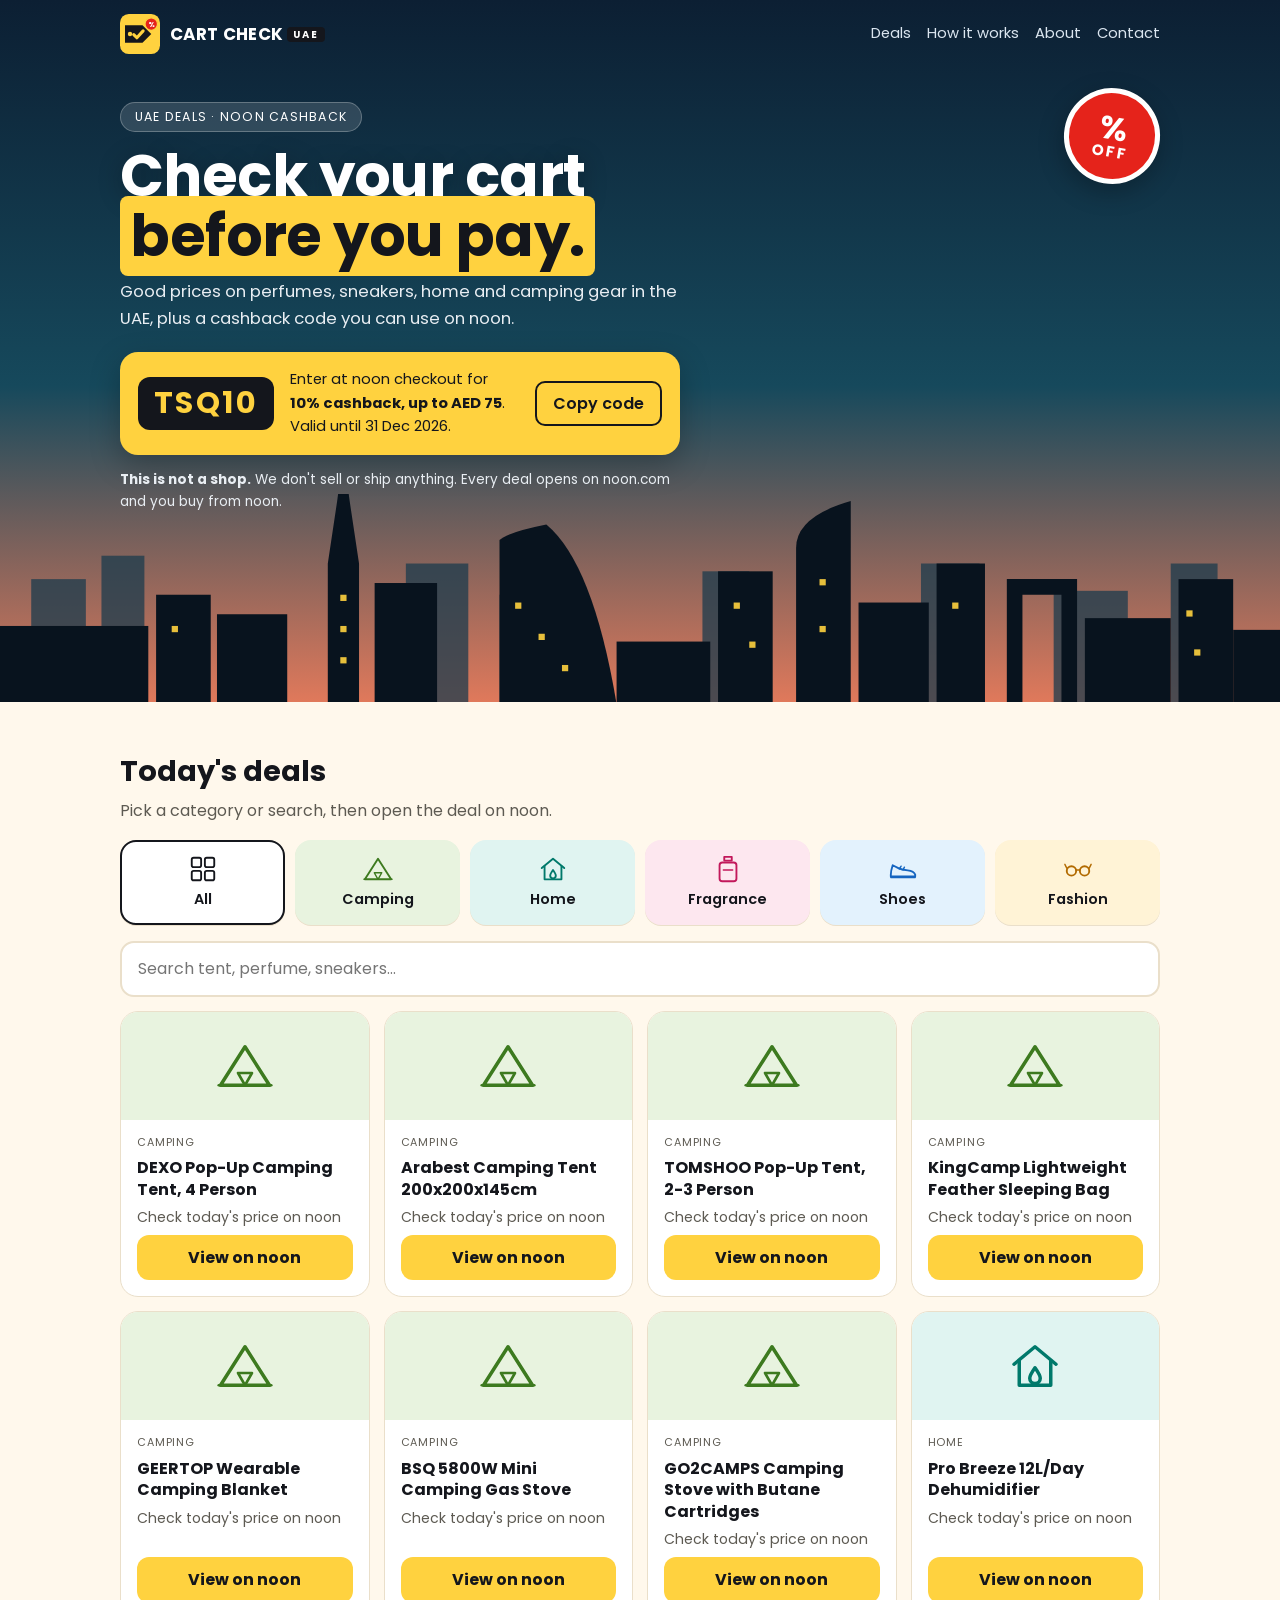
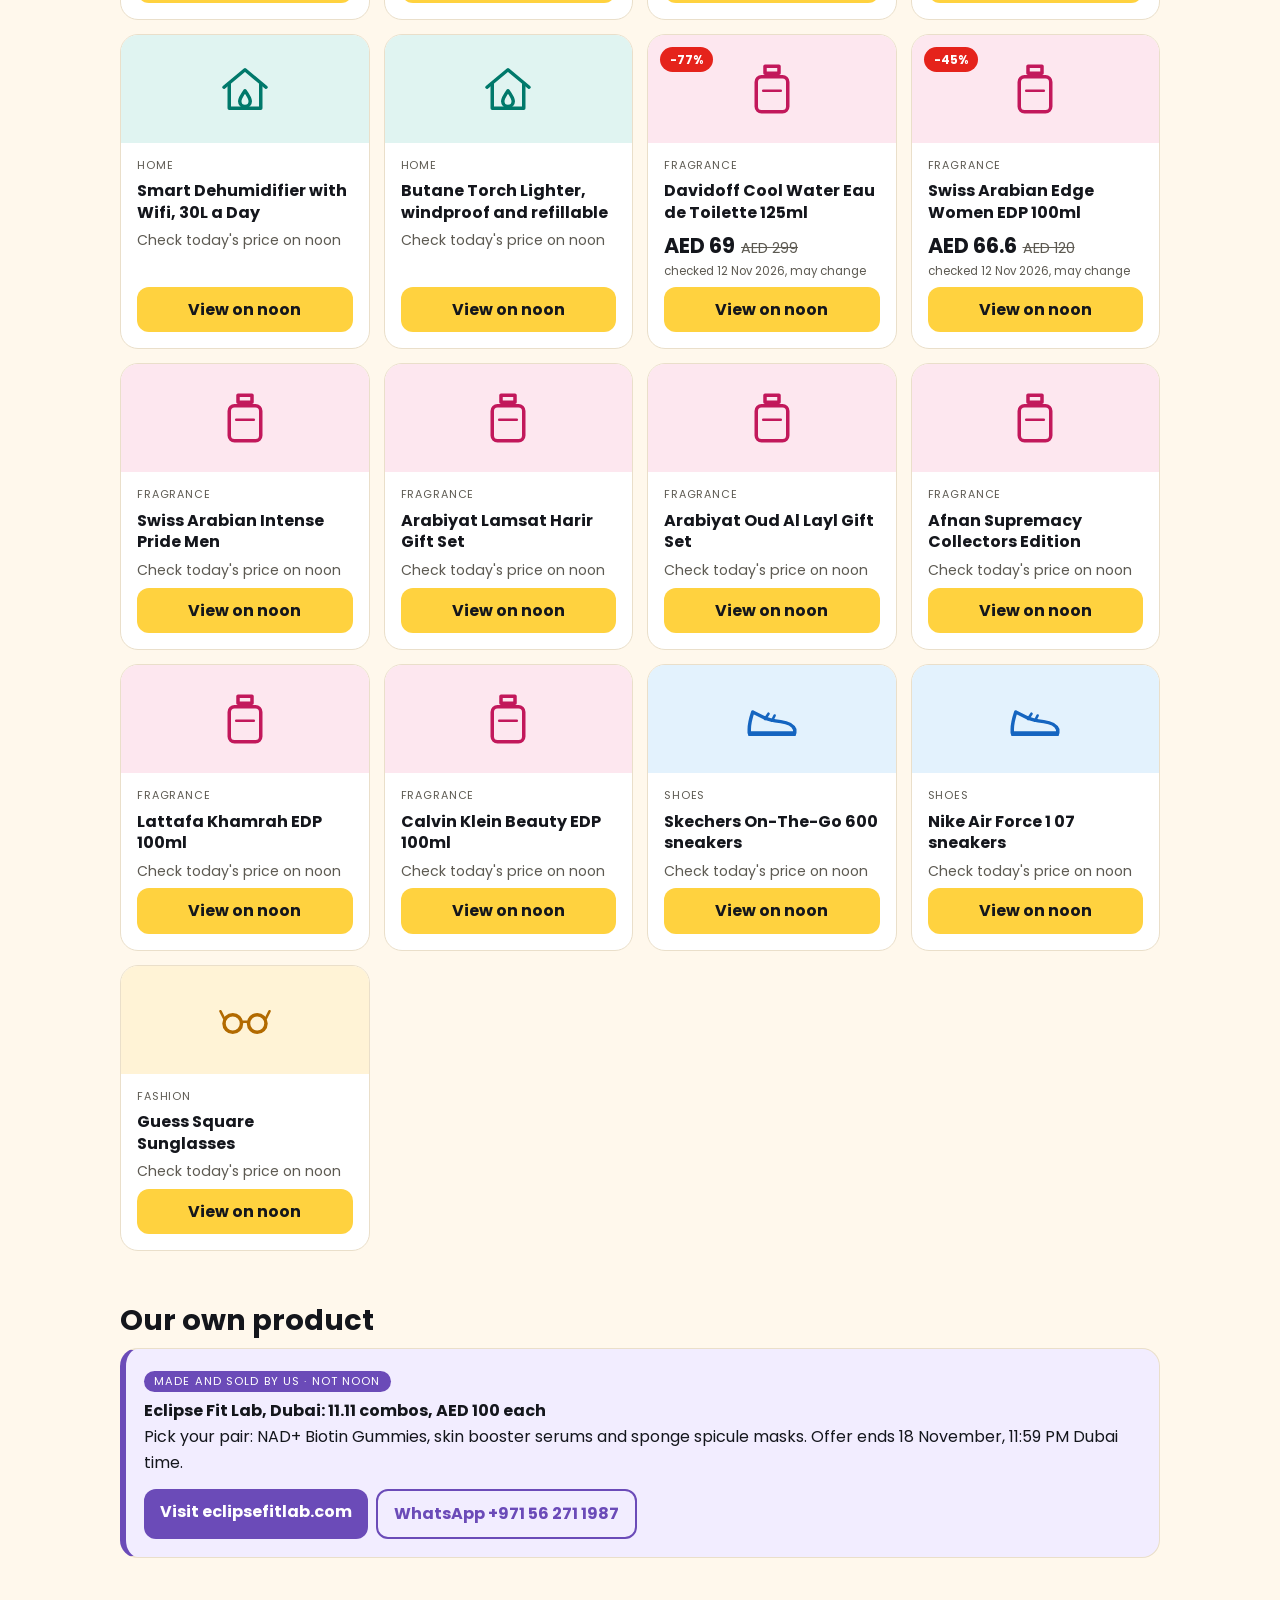
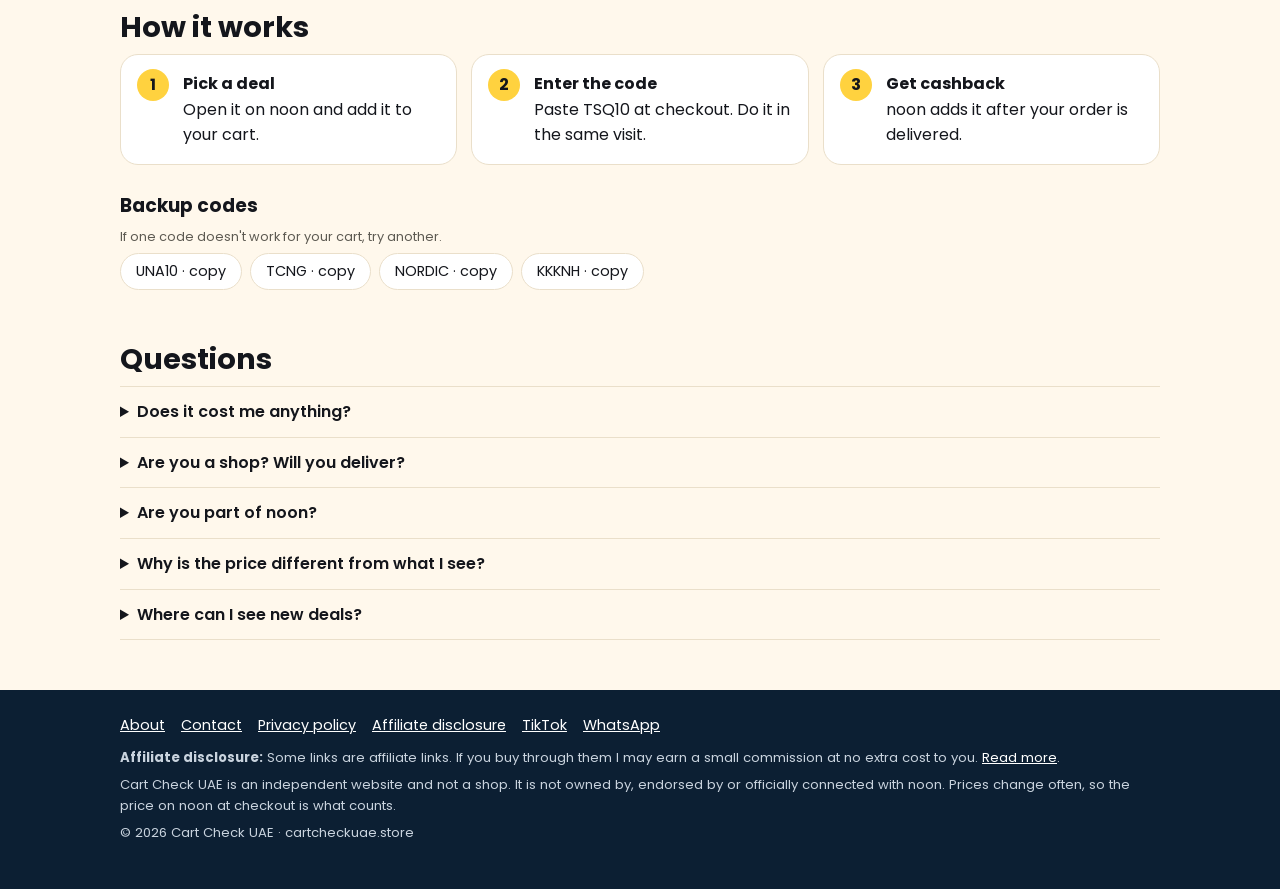
==== commit 26affda7: "Add files via upload" ====
--- a/index.html
+++ b/index.html
@@ -2,8 +2,7 @@
 <html lang="en"><head><meta charset="utf-8"><meta name="viewport" content="width=device-width, initial-scale=1">
 <title>Cart Check UAE | UAE deals and noon cashback code</title><meta name="description" content="Check your cart before you pay. UAE deals on perfumes, sneakers, home and camping gear, plus a 10% cashback code for noon (up to AED 75). Affiliate links.">
 <meta property="og:title" content="Cart Check UAE | UAE deals and noon cashback code"><meta property="og:description" content="Check your cart before you pay. UAE deals on perfumes, sneakers, home and camping gear, plus a 10% cashback code for noon (up to AED 75). Affiliate links."><meta name="theme-color" content="#0c1f33">
-<link rel="icon" href="data:image/svg+xml,%3Csvg xmlns='http://www.w3.org/2000/svg' viewBox='0 0 64 64'%3E%3Crect width='64' height='64' rx='14' fill='%23ffd23f'/%3E%3Cpath d='M8 18h28l14 14-14 14H8z' fill='%23111'/%3E%3Cpath d='M20 33l5 5 10-11' fill='none' stroke='%23ffd23f' stroke-width='5' stroke-linecap='round' stroke-linejoin='round'/%3E%3Ccircle cx='50' cy='16' r='10' fill='%23e5231b'/%3E%3C/svg%3E"><link rel="stylesheet" href="https://fonts.googleapis.com/css2?family=Poppins:wght@400;600;700&display=swap"><link rel="stylesheet" href="style.css"></head><body><div class="wrap"><nav aria-label="Main"><a class="logo" href="index.html"><svg viewBox="0 0 64 64" aria-hidden="true"><rect width="64" height="64" rx="14" fill="#ffd23f"/><path d="M8 18h28l14 14-14 14H8z" fill="#14161c"/><circle cx="16" cy="32" r="3.5" fill="#ffd23f"/><path d="M22 33l5 5 10-11" fill="none" stroke="#ffd23f" stroke-width="5" stroke-linecap="round" stroke-linejoin="round"/><circle cx="50" cy="16" r="10" fill="#e5231b" stroke="#ffd23f" stroke-width="2"/><text x="50" y="20" text-anchor="middle" font-family="Poppins,Arial" font-weight="700" font-size="11" fill="#fff">%</text></svg><span>CART CHECK<small>UAE</small></span></a><ul><li><a href="index.html#deals">Deals</a></li><li><a href="index.html#how">How it works</a></li><li><a href="about.html">About</a></li><li><a href="contact.html">Contact</a></li></ul></nav><main>
-<section class="hero">
+<link rel="icon" href="data:image/svg+xml,%3Csvg xmlns='http://www.w3.org/2000/svg' viewBox='0 0 64 64'%3E%3Crect width='64' height='64' rx='14' fill='%23ffd23f'/%3E%3Cpath d='M8 18h28l14 14-14 14H8z' fill='%23111'/%3E%3Cpath d='M20 33l5 5 10-11' fill='none' stroke='%23ffd23f' stroke-width='5' stroke-linecap='round' stroke-linejoin='round'/%3E%3Ccircle cx='50' cy='16' r='10' fill='%23e5231b'/%3E%3C/svg%3E"><link rel="stylesheet" href="https://fonts.googleapis.com/css2?family=Poppins:wght@400;600;700&display=swap"><link rel="stylesheet" href="style.css?v=4"></head><body><div class="band "><div class="wrap"><nav aria-label="Main"><a class="logo" href="index.html"><svg viewBox="0 0 64 64" width="40" height="40" aria-hidden="true"><rect width="64" height="64" rx="14" fill="#ffd23f"/><path d="M8 18h28l14 14-14 14H8z" fill="#14161c"/><circle cx="16" cy="32" r="3.5" fill="#ffd23f"/><path d="M22 33l5 5 10-11" fill="none" stroke="#ffd23f" stroke-width="5" stroke-linecap="round" stroke-linejoin="round"/><circle cx="50" cy="16" r="10" fill="#e5231b" stroke="#ffd23f" stroke-width="2"/><text x="50" y="20" text-anchor="middle" font-family="Poppins,Arial" font-weight="700" font-size="11" fill="#fff">%</text></svg><span>CART CHECK<small>UAE</small></span></a><ul><li><a href="index.html#deals">Deals</a></li><li><a href="index.html#how">How it works</a></li><li><a href="about.html">About</a></li><li><a href="contact.html">Contact</a></li></ul></nav><div class="hero">
   <div class="badge" aria-hidden="true">%<small>OFF</small></div>
   <div class="hero-in">
     <span class="kicker">UAE deals &middot; noon cashback</span>
@@ -16,11 +15,10 @@
     </div>
     <p class="notshop"><b>This is not a shop.</b> We don't sell or ship anything. Every deal opens on noon.com and you buy from noon.</p>
   </div>
-  <svg class="sky" viewBox="0 0 1640 330" preserveAspectRatio="xMidYMax slice" aria-hidden="true">
+</div></div><svg class="sky" viewBox="0 0 1640 330" preserveAspectRatio="xMidYMax slice" aria-hidden="true">
 <g fill="#1b3b4d" opacity=".75"><rect x="40" y="170" width="70" height="160"/><rect x="130" y="140" width="55" height="190"/><rect x="520" y="150" width="80" height="180"/><rect x="640" y="190" width="90" height="140"/><rect x="900" y="160" width="60" height="170"/><rect x="1180" y="150" width="75" height="180"/><rect x="1350" y="185" width="95" height="145"/><rect x="1500" y="150" width="60" height="180"/></g>
 <g fill="#08131e"><rect x="0" y="230" width="190" height="100"/><rect x="200" y="190" width="70" height="140"/><rect x="278" y="215" width="90" height="115"/><path d="M420 330V150l12-80 8-60 8 60 12 80v180z"/><rect x="480" y="175" width="80" height="155"/><path d="M640 330V120q10-10 60-20 60 50 90 230z"/><rect x="790" y="250" width="120" height="80"/><rect x="920" y="160" width="70" height="170"/><path d="M1020 330V130q0-40 70-60v260z"/><rect x="1100" y="200" width="90" height="130"/><rect x="1200" y="150" width="62" height="180"/><path d="M1290 330V170h90v160h-20V190h-50v140z"/><rect x="1390" y="220" width="110" height="110"/><rect x="1510" y="170" width="70" height="160"/><rect x="1580" y="235" width="60" height="95"/></g>
-<g fill="#ffd23f" opacity=".9"><rect x="436" y="190" width="8" height="8"/><rect x="436" y="230" width="8" height="8"/><rect x="436" y="270" width="8" height="8"/><rect x="660" y="200" width="8" height="8"/><rect x="690" y="240" width="8" height="8"/><rect x="720" y="280" width="8" height="8"/><rect x="940" y="200" width="8" height="8"/><rect x="960" y="250" width="8" height="8"/><rect x="1050" y="170" width="8" height="8"/><rect x="1050" y="230" width="8" height="8"/><rect x="1220" y="200" width="8" height="8"/><rect x="1520" y="210" width="8" height="8"/><rect x="1530" y="260" width="8" height="8"/><rect x="220" y="230" width="8" height="8"/></g></svg>
-</section>
+<g fill="#ffd23f" opacity=".9"><rect x="436" y="190" width="8" height="8"/><rect x="436" y="230" width="8" height="8"/><rect x="436" y="270" width="8" height="8"/><rect x="660" y="200" width="8" height="8"/><rect x="690" y="240" width="8" height="8"/><rect x="720" y="280" width="8" height="8"/><rect x="940" y="200" width="8" height="8"/><rect x="960" y="250" width="8" height="8"/><rect x="1050" y="170" width="8" height="8"/><rect x="1050" y="230" width="8" height="8"/><rect x="1220" y="200" width="8" height="8"/><rect x="1520" y="210" width="8" height="8"/><rect x="1530" y="260" width="8" height="8"/><rect x="220" y="230" width="8" height="8"/></g></svg></div><div class="wrap"><main>
 <section id="deals">
   <h2 class="sec">Today's deals</h2>
   <p class="sub2">Pick a category or search, then open the deal on noon.</p>
@@ -53,7 +51,7 @@
   <details><summary>Why is the price different from what I see?</summary><p>Prices and stock change quickly. The price shown on noon at checkout is the one that counts.</p></details>
   <details><summary>Where can I see new deals?</summary><p>Follow <a href="https://www.tiktok.com/@cart.check.uae" rel="noopener">@cart.check.uae</a> on TikTok and the Cart Check UAE page on Facebook, or message us on <a href="https://wa.me/971508201589" rel="noopener">WhatsApp</a>.</p></details>
 </section>
-</main><footer><ul><li><a href="about.html">About</a></li><li><a href="contact.html">Contact</a></li><li><a href="privacy.html">Privacy policy</a></li><li><a href="disclosure.html">Affiliate disclosure</a></li><li><a href="https://www.tiktok.com/@cart.check.uae" rel="noopener">TikTok</a></li><li><a href="https://wa.me/971508201589" rel="noopener">WhatsApp</a></li></ul><p><b>Affiliate disclosure:</b> Some links are affiliate links. If you buy through them I may earn a small commission at no extra cost to you. <a href="disclosure.html">Read more</a>.</p><p>Cart Check UAE is an independent website and not a shop. It is not owned by, endorsed by or officially connected with noon. Prices change often, so the price on noon at checkout is what counts.</p><p>&copy; 2026 Cart Check UAE &middot; cartcheckuae.store</p></footer></div><script src="products.js"></script><script>
+</main></div><footer><div class="wrap"><ul><li><a href="about.html">About</a></li><li><a href="contact.html">Contact</a></li><li><a href="privacy.html">Privacy policy</a></li><li><a href="disclosure.html">Affiliate disclosure</a></li><li><a href="https://www.tiktok.com/@cart.check.uae" rel="noopener">TikTok</a></li><li><a href="https://wa.me/971508201589" rel="noopener">WhatsApp</a></li></ul><p><b>Affiliate disclosure:</b> Some links are affiliate links. If you buy through them I may earn a small commission at no extra cost to you. <a href="disclosure.html">Read more</a>.</p><p>Cart Check UAE is an independent website and not a shop. It is not owned by, endorsed by or officially connected with noon. Prices change often, so the price on noon at checkout is what counts.</p><p>&copy; 2026 Cart Check UAE &middot; cartcheckuae.store</p></div></footer><script src="products.js?v=4"></script><script>
 const BACKUPS=["UNA10","TCNG","NORDIC","KKKNH"];
 const I={
 Fragrance:'<path d="M24 6h16v8H24z"/><path d="M20 18h24a6 6 0 0 1 6 6v28a6 6 0 0 1-6 6H20a6 6 0 0 1-6-6V24a6 6 0 0 1 6-6z"/><path d="M22 34h20" stroke-width="3"/>',
--- a/style.css
+++ b/style.css
@@ -4,28 +4,31 @@
 --c-frag:#3a1f2b;--c-frag-i:#ff8fb6;--c-shoes:#16314d;--c-shoes-i:#8cc4ff;--c-fashion:#3a2e12;--c-fashion-i:#ffc861;--c-home:#123631;--c-home-i:#6fd9c8;--c-camp:#1d3317;--c-camp-i:#9ed97a;--c-other:#2a2f36;--c-other-i:#ddd;color-scheme:dark}}
 *{box-sizing:border-box}
 html{scroll-behavior:smooth}
-body{margin:0;background:var(--bg);color:var(--fg);font:16px/1.6 Poppins,system-ui,sans-serif;padding-left:max(16px,env(safe-area-inset-left,0px));padding-right:max(16px,env(safe-area-inset-right,0px))}
-.wrap{max-width:1040px;margin:0 auto}
+body{margin:0;background:var(--bg);color:var(--fg);font:16px/1.6 Poppins,system-ui,sans-serif}
+.wrap{max-width:1072px;margin:0 auto;padding-left:max(16px,env(safe-area-inset-left,0px));padding-right:max(16px,env(safe-area-inset-right,0px))}
 a{color:inherit}
 button{font:inherit;cursor:pointer}
 /* nav */
 nav{display:flex;flex-wrap:wrap;gap:8px 18px;align-items:center;justify-content:space-between;padding:14px 0}
-.logo{display:flex;align-items:center;gap:10px;font-weight:700;text-decoration:none;font-size:1.05rem;letter-spacing:.02em}
+.logo{color:#fff;display:flex;align-items:center;gap:10px;font-weight:700;text-decoration:none;font-size:1.05rem;letter-spacing:.02em}
 .logo svg{width:40px;height:40px;flex:none}
 .logo small{background:var(--ink);color:#fff;font-size:.62rem;letter-spacing:.2em;padding:1px 6px;border-radius:4px;margin-left:4px;vertical-align:middle}
 nav ul{display:flex;flex-wrap:wrap;gap:4px 16px;list-style:none;margin:0;padding:0;font-size:.92rem}
-nav ul a{text-decoration:none;color:var(--muted)}nav ul a:hover{color:var(--fg)}
-/* hero */
-.hero{position:relative;overflow:hidden;border-radius:26px;background:linear-gradient(180deg,#0c1f33 0%,#16495c 55%,#e0795b 100%);color:#fff;padding:40px 24px 150px;margin-top:6px}
-.hero .sky{position:absolute;left:0;right:0;bottom:-2px;width:100%;height:150px}
+nav ul a{text-decoration:none;color:#dbe6f0}nav ul a:hover{color:#fff}
+/* band: full-width dusk background behind menu + hero */
+.band{position:relative;overflow:hidden;background:linear-gradient(180deg,#0c1f33 0%,#16495c 55%,#e0795b 100%);color:#fff;padding-top:max(0px,env(safe-area-inset-top,0px))}
+.band .wrap{position:relative;z-index:1}
+.band .sky{position:absolute;left:0;right:0;bottom:-2px;width:100%;height:min(210px,28vw);min-height:120px;z-index:0}
+.hero{position:relative;padding:34px 0 190px}
+.band.small .sky{height:90px;min-height:70px}
 .hero-in{position:relative;max-width:640px}
 .kicker{display:inline-block;background:rgba(255,255,255,.14);border:1px solid rgba(255,255,255,.25);border-radius:999px;padding:4px 14px;font-size:.78rem;letter-spacing:.1em;text-transform:uppercase}
 h1{font-size:clamp(2.1rem,6.5vw,3.6rem);line-height:1.05;margin:14px 0 12px;letter-spacing:-.01em;text-wrap:balance;text-shadow:0 4px 24px rgba(0,0,0,.3)}
 h1 mark{background:var(--yellow);color:var(--ink);padding:0 .18em;border-radius:8px;text-shadow:none;box-decoration-break:clone;-webkit-box-decoration-break:clone}
 .lead{color:#e9eef3;max-width:52ch;font-size:1.04rem;margin:0 0 20px}
-.badge{position:absolute;right:26px;top:26px;width:96px;height:96px;border-radius:50%;background:var(--red);border:5px solid #fff;color:#fff;font-weight:700;font-size:2rem;line-height:1;display:flex;flex-direction:column;align-items:center;justify-content:center;transform:rotate(10deg);box-shadow:0 8px 24px rgba(0,0,0,.25)}
+.badge{position:absolute;right:0;top:20px;width:96px;height:96px;border-radius:50%;background:var(--red);border:5px solid #fff;color:#fff;font-weight:700;font-size:2rem;line-height:1;display:flex;flex-direction:column;align-items:center;justify-content:center;transform:rotate(10deg);box-shadow:0 8px 24px rgba(0,0,0,.25)}
 .badge small{font-size:.95rem;letter-spacing:.1em}
-@media (max-width:640px){.badge{width:70px;height:70px;font-size:1.5rem;right:14px;top:14px;border-width:4px}.badge small{font-size:.7rem}.hero{padding-top:96px}}
+@media (max-width:640px){.badge{width:70px;height:70px;font-size:1.5rem;right:0;top:8px;border-width:4px}.badge small{font-size:.7rem}.hero{padding-top:86px;padding-bottom:150px}}
 .code{display:flex;flex-wrap:wrap;gap:12px 16px;align-items:center;background:var(--yellow);color:var(--ink);border-radius:18px;padding:16px 18px;box-shadow:0 10px 30px rgba(0,0,0,.25);max-width:560px}
 .code b{font-size:1.9rem;letter-spacing:.08em;background:var(--ink);color:var(--yellow);border-radius:12px;padding:2px 16px}
 .code p{margin:0;flex:1 1 200px;font-size:.92rem}
@@ -76,13 +79,13 @@
 summary{cursor:pointer;font-weight:600}
 details p{margin:8px 0 0;color:var(--muted)}
 /* inner pages */
-.pagehead{border-radius:22px;background:linear-gradient(135deg,#0c1f33,#16495c 60%,#e0795b);color:#fff;padding:28px 22px;margin-top:6px}
+.pagehead{padding:30px 0 100px}
 .pagehead h1{font-size:clamp(1.8rem,5vw,2.5rem);margin:0}
 .page{padding:20px 0;max-width:720px}
 .page h2{font-size:1.2rem;margin:26px 0 4px}
 .page p,.page li{color:var(--muted)}
 /* footer */
-footer{margin-top:50px;border-radius:22px 22px 0 0;background:#0c1f33;color:#c9d3de;padding:24px 22px 40px;font-size:.82rem}
+footer{margin-top:50px;background:#0c1f33;color:#c9d3de;padding:24px 22px 40px;font-size:.82rem}
 footer a{color:#fff}
 footer p{margin:6px 0}
 footer ul{display:flex;flex-wrap:wrap;gap:6px 16px;list-style:none;padding:0;margin:0 0 10px;font-size:.9rem}
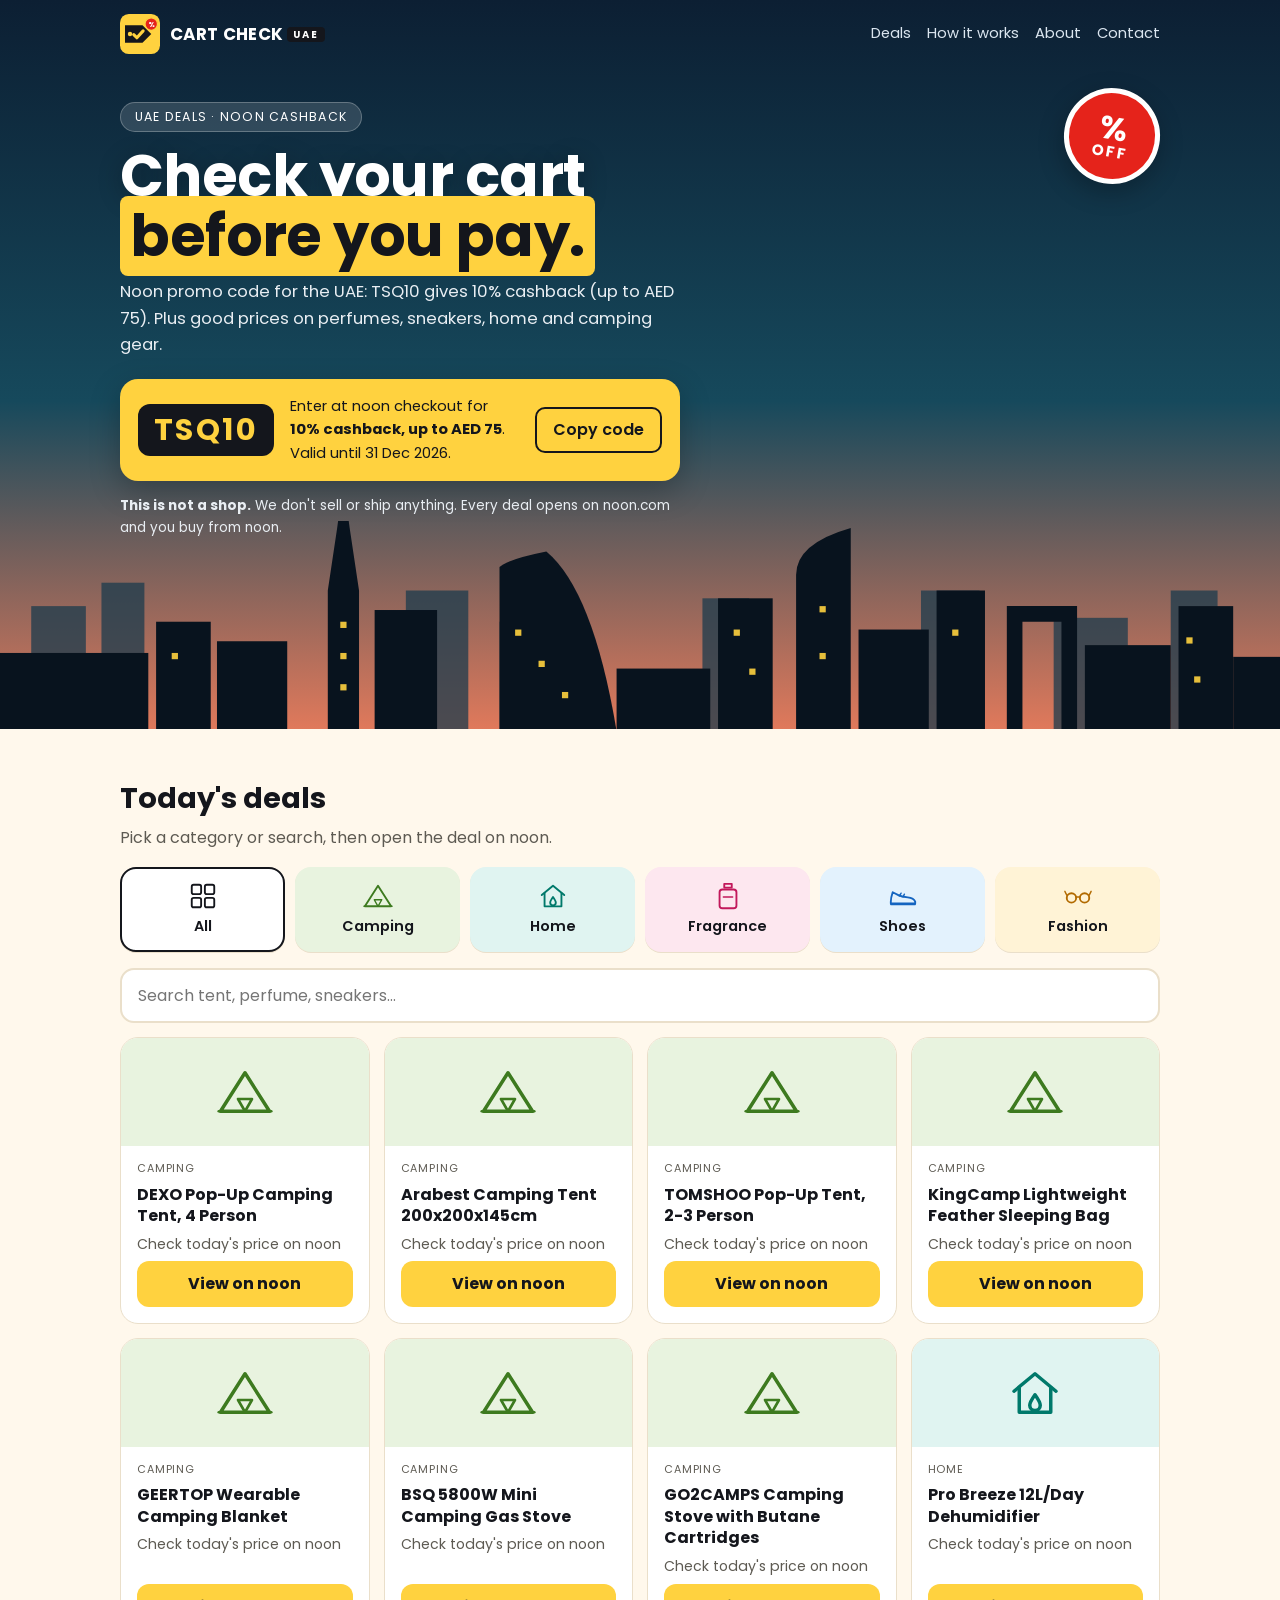
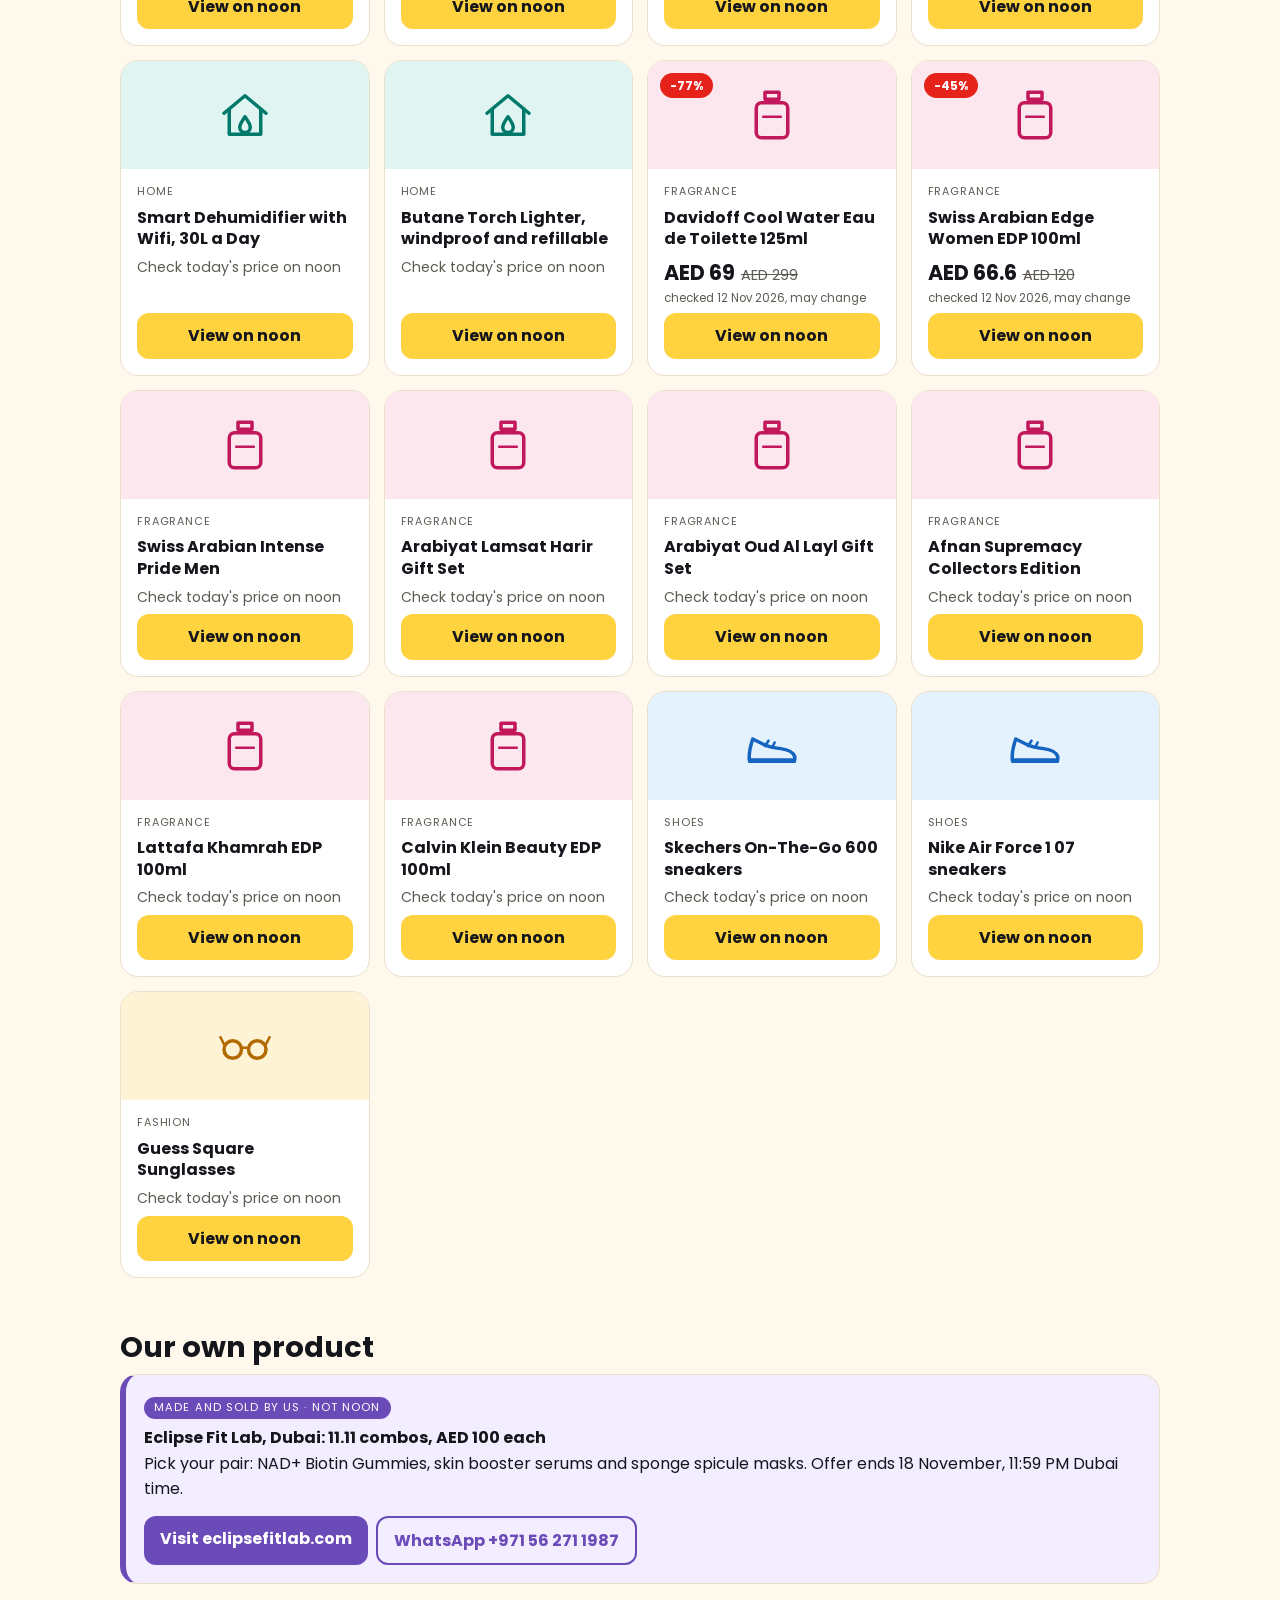
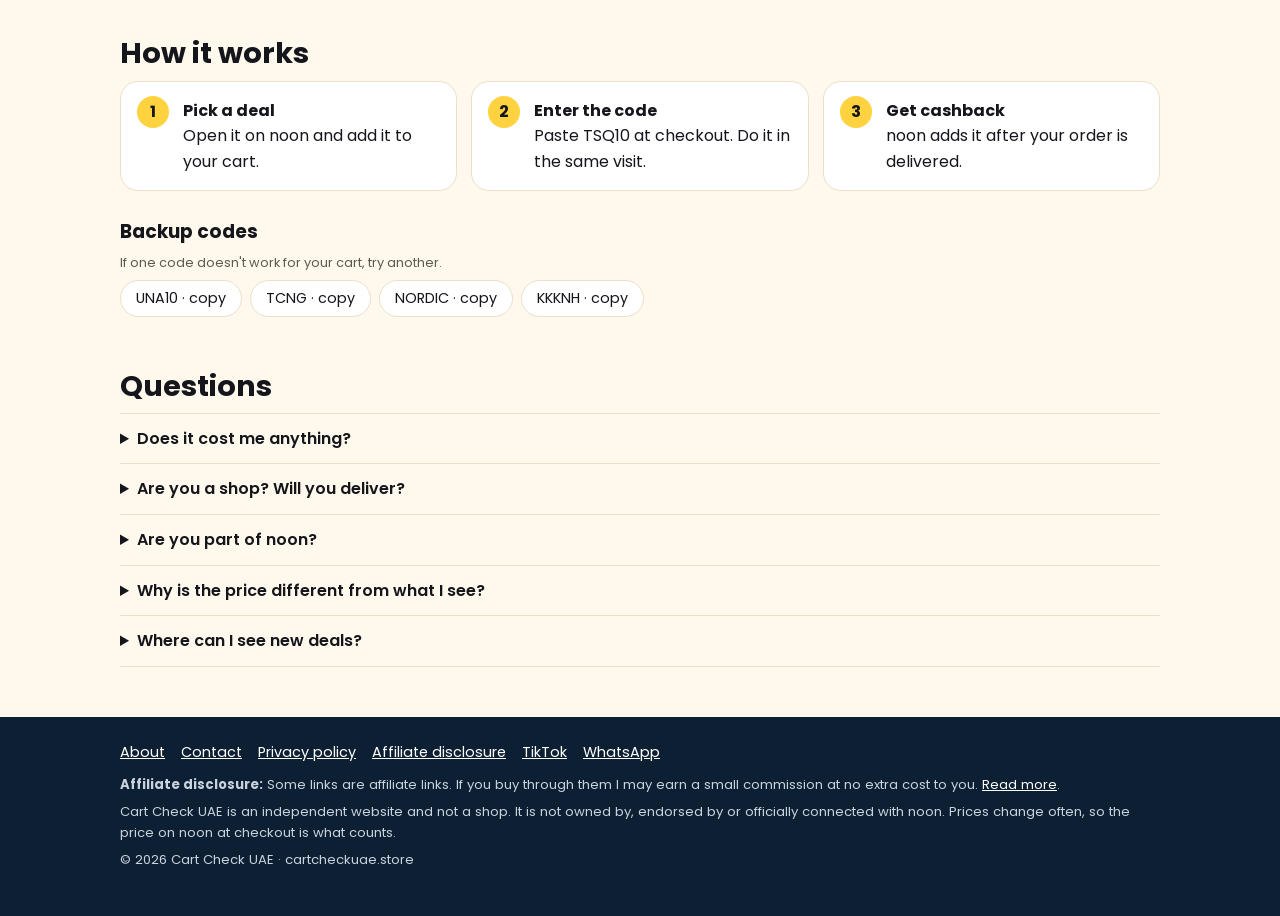
==== commit 927fec68: "Change title and description for Noon promo code Updated the title and description meta tags for SEO" ====
--- a/index.html
+++ b/index.html
@@ -1,13 +1,13 @@
 <!doctype html>
 <html lang="en"><head><meta charset="utf-8"><meta name="viewport" content="width=device-width, initial-scale=1">
-<title>Cart Check UAE | UAE deals and noon cashback code</title><meta name="description" content="Check your cart before you pay. UAE deals on perfumes, sneakers, home and camping gear, plus a 10% cashback code for noon (up to AED 75). Affiliate links.">
-<meta property="og:title" content="Cart Check UAE | UAE deals and noon cashback code"><meta property="og:description" content="Check your cart before you pay. UAE deals on perfumes, sneakers, home and camping gear, plus a 10% cashback code for noon (up to AED 75). Affiliate links."><meta name="theme-color" content="#0c1f33">
+<title>Noon Promo Code UAE November 2026 | TSQ10 – 10% Cashback</title><meta name="description" content="Noon promo code UAE for November 2026: use TSQ10 at checkout for 10% cashback (up to AED 75). Plus daily noon deals on perfumes, sneakers and home, checked by hand. Affiliate links.">
+<meta property="og:title" content="Noon Promo Code UAE November 2026 | TSQ10 – 10% Cashback"><meta property="og:description" content="Noon promo code UAE for November 2026: use TSQ10 at checkout for 10% cashback (up to AED 75). Plus daily noon deals on perfumes, sneakers and home, checked by hand. Affiliate links."><meta name="theme-color" content="#0c1f33">
 <link rel="icon" href="data:image/svg+xml,%3Csvg xmlns='http://www.w3.org/2000/svg' viewBox='0 0 64 64'%3E%3Crect width='64' height='64' rx='14' fill='%23ffd23f'/%3E%3Cpath d='M8 18h28l14 14-14 14H8z' fill='%23111'/%3E%3Cpath d='M20 33l5 5 10-11' fill='none' stroke='%23ffd23f' stroke-width='5' stroke-linecap='round' stroke-linejoin='round'/%3E%3Ccircle cx='50' cy='16' r='10' fill='%23e5231b'/%3E%3C/svg%3E"><link rel="stylesheet" href="https://fonts.googleapis.com/css2?family=Poppins:wght@400;600;700&display=swap"><link rel="stylesheet" href="style.css?v=4"></head><body><div class="band "><div class="wrap"><nav aria-label="Main"><a class="logo" href="index.html"><svg viewBox="0 0 64 64" width="40" height="40" aria-hidden="true"><rect width="64" height="64" rx="14" fill="#ffd23f"/><path d="M8 18h28l14 14-14 14H8z" fill="#14161c"/><circle cx="16" cy="32" r="3.5" fill="#ffd23f"/><path d="M22 33l5 5 10-11" fill="none" stroke="#ffd23f" stroke-width="5" stroke-linecap="round" stroke-linejoin="round"/><circle cx="50" cy="16" r="10" fill="#e5231b" stroke="#ffd23f" stroke-width="2"/><text x="50" y="20" text-anchor="middle" font-family="Poppins,Arial" font-weight="700" font-size="11" fill="#fff">%</text></svg><span>CART CHECK<small>UAE</small></span></a><ul><li><a href="index.html#deals">Deals</a></li><li><a href="index.html#how">How it works</a></li><li><a href="about.html">About</a></li><li><a href="contact.html">Contact</a></li></ul></nav><div class="hero">
   <div class="badge" aria-hidden="true">%<small>OFF</small></div>
   <div class="hero-in">
     <span class="kicker">UAE deals &middot; noon cashback</span>
     <h1>Check your cart <mark>before you pay.</mark></h1>
-    <p class="lead">Good prices on perfumes, sneakers, home and camping gear in the UAE, plus a cashback code you can use on noon.</p>
+    <p class="lead">Noon promo code for the UAE: TSQ10 gives 10% cashback (up to AED 75). Plus good prices on perfumes, sneakers, home and camping gear.</p>
     <div class="code" aria-label="Cashback code">
       <b>TSQ10</b>
       <p>Enter at noon checkout for <strong>10% cashback, up to AED 75</strong>. Valid until 31 Dec 2026.</p>
@@ -80,4 +80,4 @@
 q.addEventListener('input',render);
 document.getElementById('copyMain').onclick=e=>copy("TSQ10",e.currentTarget);
 const bk=document.getElementById('backups');BACKUPS.forEach(c=>{const b=document.createElement('button');b.className='chip';b.textContent=c+" · copy";b.onclick=()=>copy(c,b);bk.appendChild(b)});
-render();</script></body></html>+render();</script></body></html>
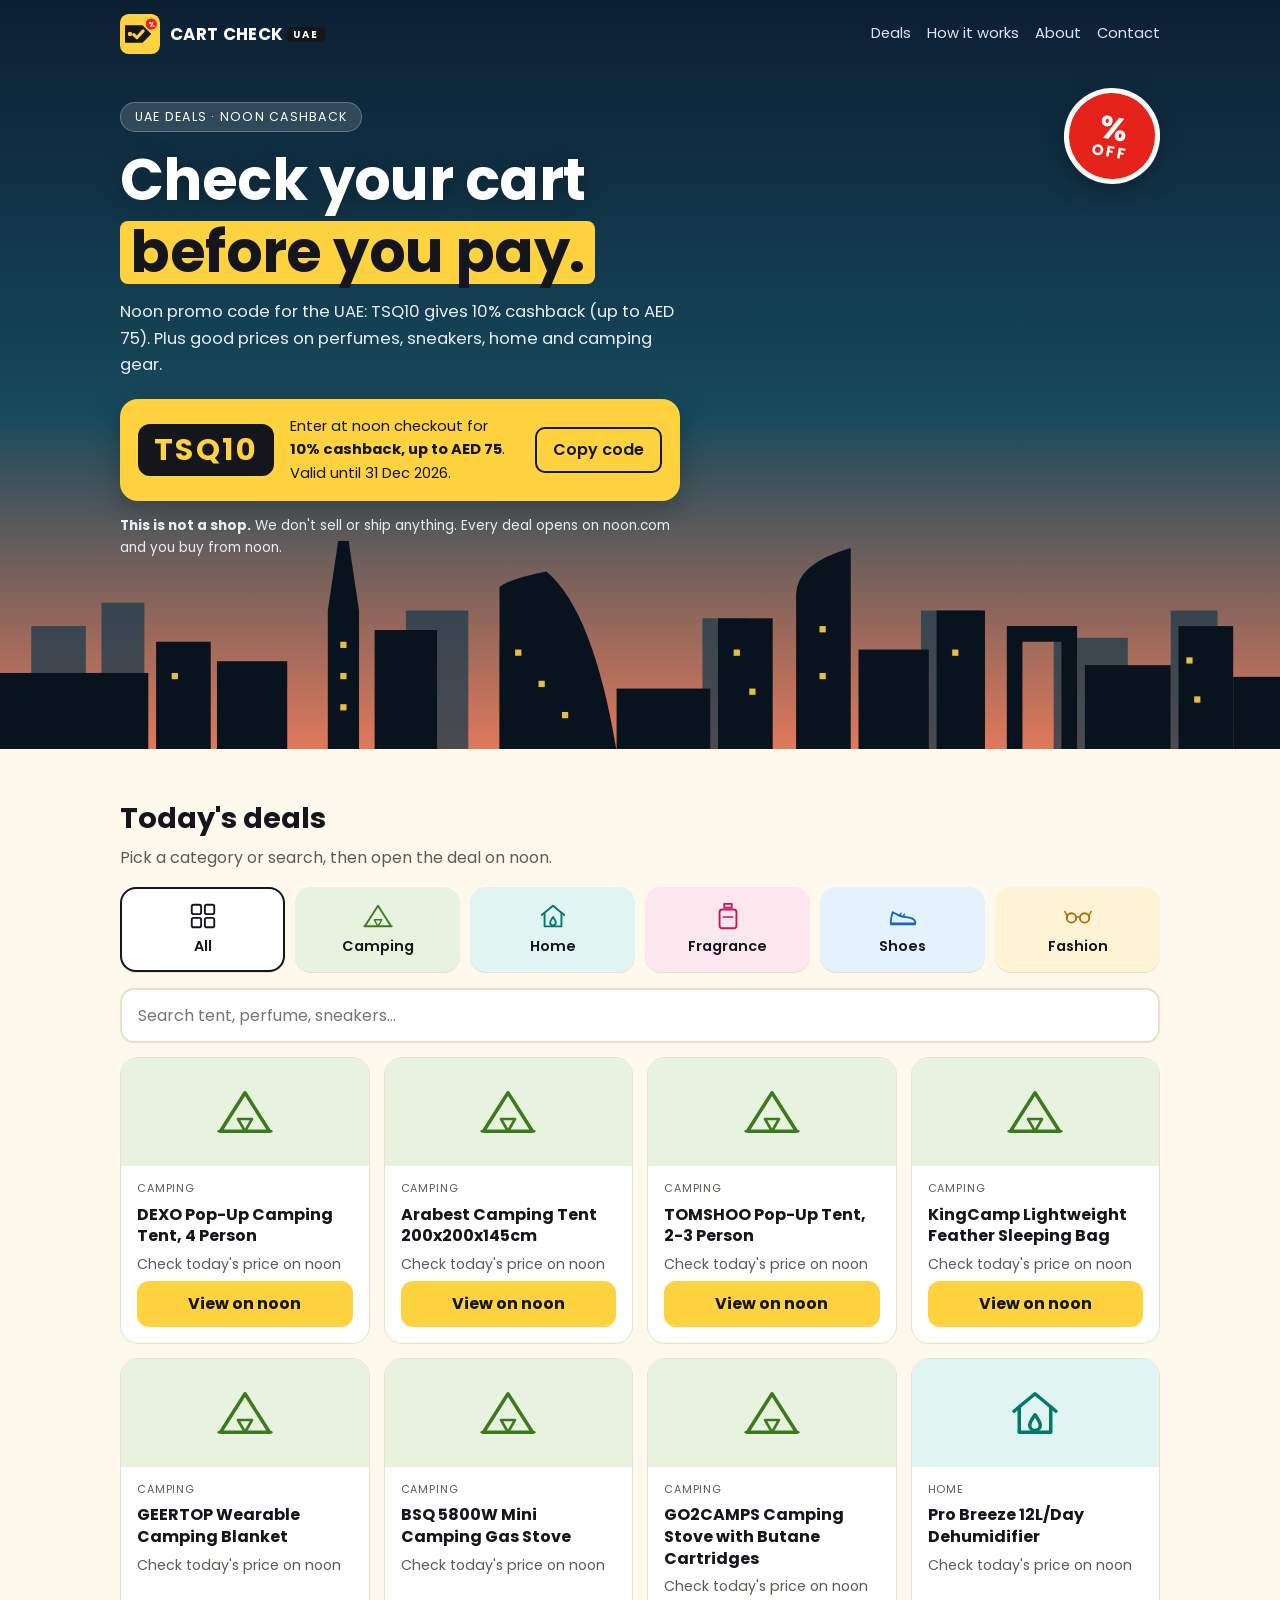
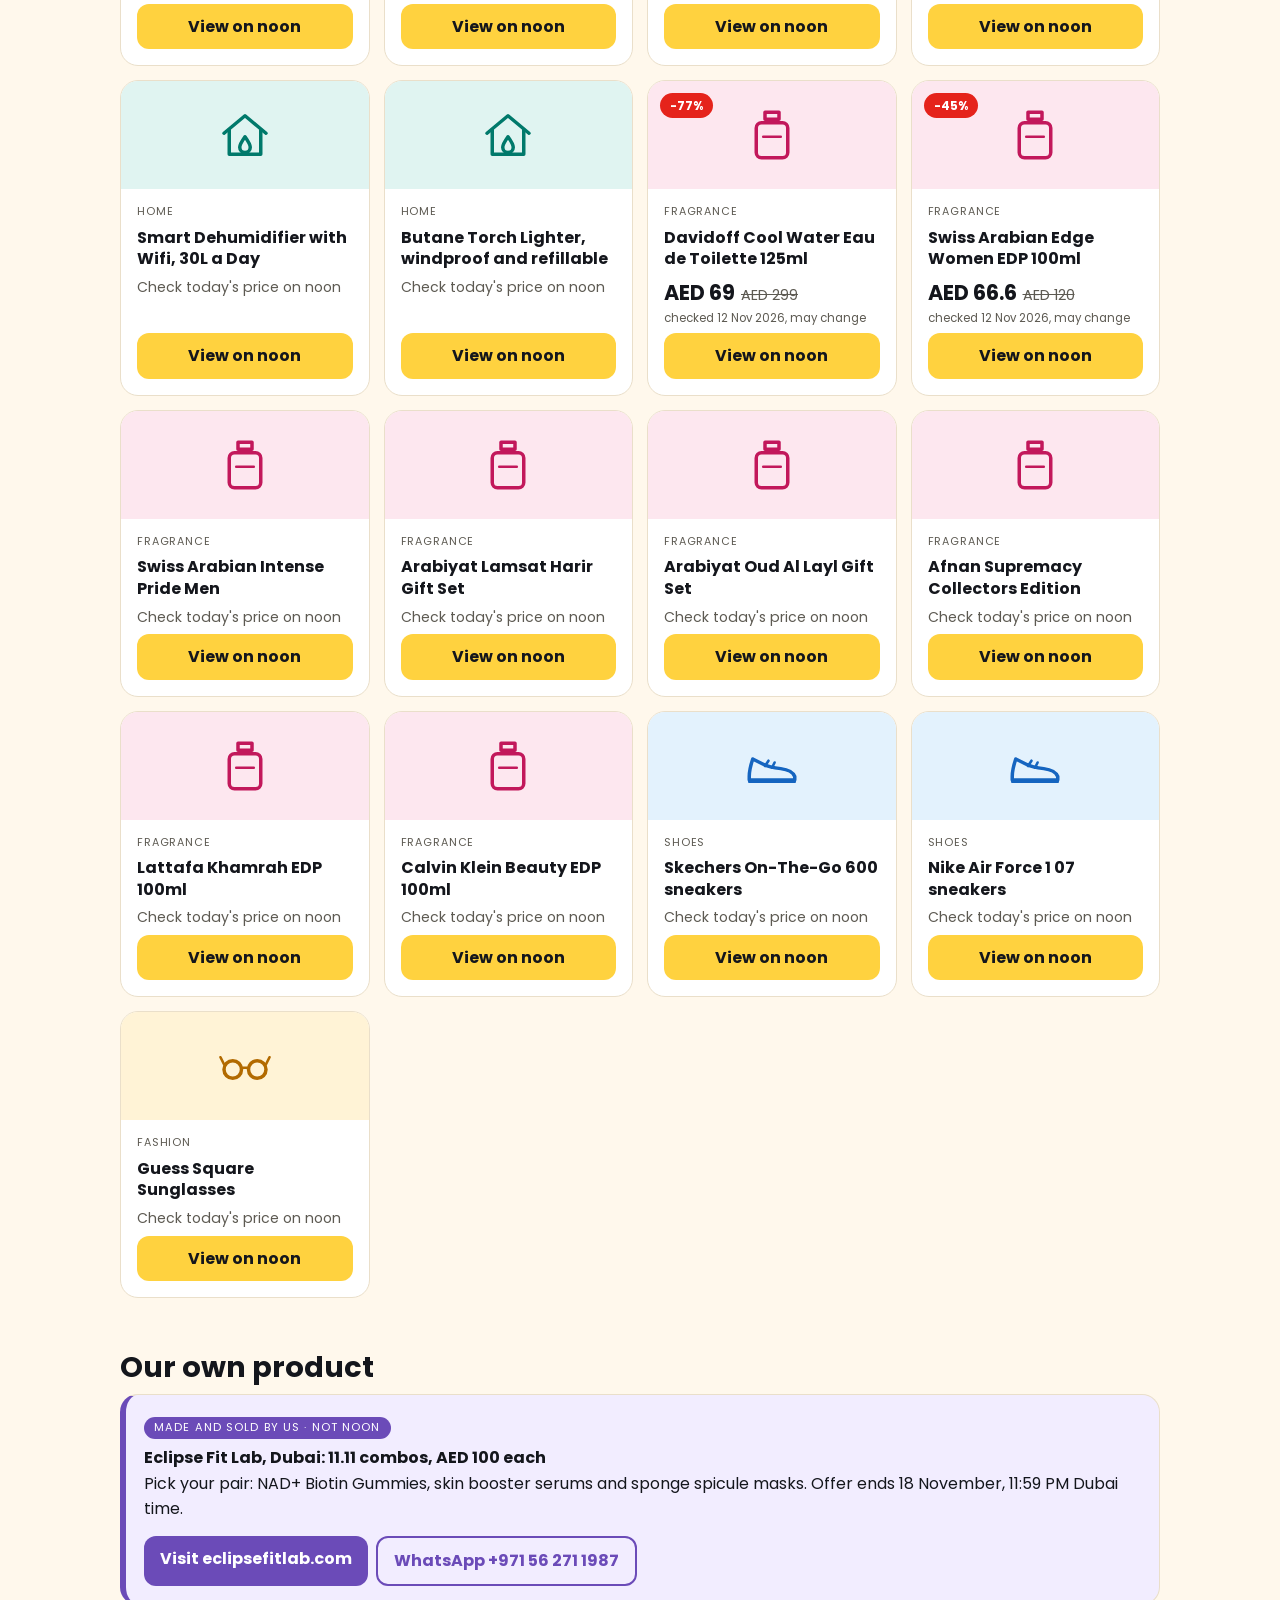
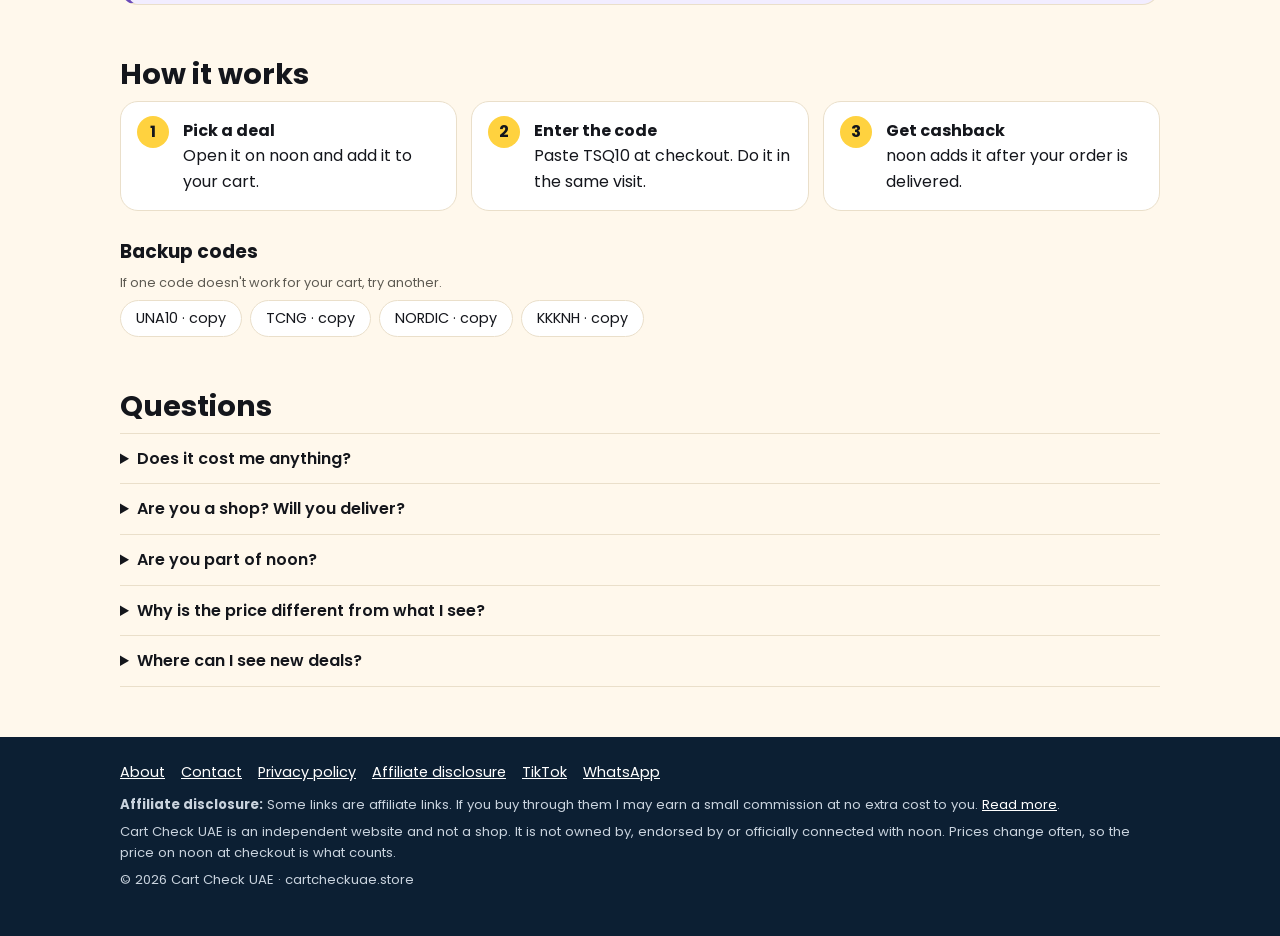
==== commit a7e66fee: "Update favicon and stylesheet version in index.html" ====
--- a/index.html
+++ b/index.html
@@ -2,7 +2,7 @@
 <html lang="en"><head><meta charset="utf-8"><meta name="viewport" content="width=device-width, initial-scale=1">
 <title>Noon Promo Code UAE November 2026 | TSQ10 – 10% Cashback</title><meta name="description" content="Noon promo code UAE for November 2026: use TSQ10 at checkout for 10% cashback (up to AED 75). Plus daily noon deals on perfumes, sneakers and home, checked by hand. Affiliate links.">
 <meta property="og:title" content="Noon Promo Code UAE November 2026 | TSQ10 – 10% Cashback"><meta property="og:description" content="Noon promo code UAE for November 2026: use TSQ10 at checkout for 10% cashback (up to AED 75). Plus daily noon deals on perfumes, sneakers and home, checked by hand. Affiliate links."><meta name="theme-color" content="#0c1f33">
-<link rel="icon" href="data:image/svg+xml,%3Csvg xmlns='http://www.w3.org/2000/svg' viewBox='0 0 64 64'%3E%3Crect width='64' height='64' rx='14' fill='%23ffd23f'/%3E%3Cpath d='M8 18h28l14 14-14 14H8z' fill='%23111'/%3E%3Cpath d='M20 33l5 5 10-11' fill='none' stroke='%23ffd23f' stroke-width='5' stroke-linecap='round' stroke-linejoin='round'/%3E%3Ccircle cx='50' cy='16' r='10' fill='%23e5231b'/%3E%3C/svg%3E"><link rel="stylesheet" href="https://fonts.googleapis.com/css2?family=Poppins:wght@400;600;700&display=swap"><link rel="stylesheet" href="style.css?v=4"></head><body><div class="band "><div class="wrap"><nav aria-label="Main"><a class="logo" href="index.html"><svg viewBox="0 0 64 64" width="40" height="40" aria-hidden="true"><rect width="64" height="64" rx="14" fill="#ffd23f"/><path d="M8 18h28l14 14-14 14H8z" fill="#14161c"/><circle cx="16" cy="32" r="3.5" fill="#ffd23f"/><path d="M22 33l5 5 10-11" fill="none" stroke="#ffd23f" stroke-width="5" stroke-linecap="round" stroke-linejoin="round"/><circle cx="50" cy="16" r="10" fill="#e5231b" stroke="#ffd23f" stroke-width="2"/><text x="50" y="20" text-anchor="middle" font-family="Poppins,Arial" font-weight="700" font-size="11" fill="#fff">%</text></svg><span>CART CHECK<small>UAE</small></span></a><ul><li><a href="index.html#deals">Deals</a></li><li><a href="index.html#how">How it works</a></li><li><a href="about.html">About</a></li><li><a href="contact.html">Contact</a></li></ul></nav><div class="hero">
+<link rel="icon" href="data:image/svg+xml,%3Csvg xmlns='http://www.w3.org/2000/svg' viewBox='0 0 64 64'%3E%3Crect width='64' height='64' rx='14' fill='%23ffd23f'/%3E%3Cpath d='M8 18h28l14 14-14 14H8z' fill='%23111'/%3E%3Cpath d='M20 33l5 5 10-11' fill='none' stroke='%23ffd23f' stroke-width='5' stroke-linecap='round' stroke-linejoin='round'/%3E%3Ccircle cx='50' cy='16' r='10' fill='%23e5231b'/%3E%3C/svg%3E"><link rel="stylesheet" href="https://fonts.googleapis.com/css2?family=Poppins:wght@400;600;700&display=swap"><link rel="stylesheet" href="style.css?v=5"></head><body><div class="band "><div class="wrap"><nav aria-label="Main"><a class="logo" href="index.html"><svg viewBox="0 0 64 64" width="40" height="40" aria-hidden="true"><rect width="64" height="64" rx="14" fill="#ffd23f"/><path d="M8 18h28l14 14-14 14H8z" fill="#14161c"/><circle cx="16" cy="32" r="3.5" fill="#ffd23f"/><path d="M22 33l5 5 10-11" fill="none" stroke="#ffd23f" stroke-width="5" stroke-linecap="round" stroke-linejoin="round"/><circle cx="50" cy="16" r="10" fill="#e5231b" stroke="#ffd23f" stroke-width="2"/><text x="50" y="20" text-anchor="middle" font-family="Poppins,Arial" font-weight="700" font-size="11" fill="#fff">%</text></svg><span>CART CHECK<small>UAE</small></span></a><ul><li><a href="index.html#deals">Deals</a></li><li><a href="index.html#how">How it works</a></li><li><a href="about.html">About</a></li><li><a href="contact.html">Contact</a></li></ul></nav><div class="hero">
   <div class="badge" aria-hidden="true">%<small>OFF</small></div>
   <div class="hero-in">
     <span class="kicker">UAE deals &middot; noon cashback</span>
--- a/style.css
+++ b/style.css
@@ -23,8 +23,8 @@
 .band.small .sky{height:90px;min-height:70px}
 .hero-in{position:relative;max-width:640px}
 .kicker{display:inline-block;background:rgba(255,255,255,.14);border:1px solid rgba(255,255,255,.25);border-radius:999px;padding:4px 14px;font-size:.78rem;letter-spacing:.1em;text-transform:uppercase}
-h1{font-size:clamp(2.1rem,6.5vw,3.6rem);line-height:1.05;margin:14px 0 12px;letter-spacing:-.01em;text-wrap:balance;text-shadow:0 4px 24px rgba(0,0,0,.3)}
-h1 mark{background:var(--yellow);color:var(--ink);padding:0 .18em;border-radius:8px;text-shadow:none;box-decoration-break:clone;-webkit-box-decoration-break:clone}
+h1{font-size:clamp(2.1rem,6.5vw,3.6rem);line-height:1.2;margin:14px 0 12px;letter-spacing:-.01em;text-wrap:balance;text-shadow:0 4px 24px rgba(0,0,0,.3)}
+h1 mark{display:inline-block;line-height:1.1;margin-top:.1em;background:var(--yellow);color:var(--ink);padding:0 .18em;border-radius:8px;text-shadow:none;box-decoration-break:clone;-webkit-box-decoration-break:clone}
 .lead{color:#e9eef3;max-width:52ch;font-size:1.04rem;margin:0 0 20px}
 .badge{position:absolute;right:0;top:20px;width:96px;height:96px;border-radius:50%;background:var(--red);border:5px solid #fff;color:#fff;font-weight:700;font-size:2rem;line-height:1;display:flex;flex-direction:column;align-items:center;justify-content:center;transform:rotate(10deg);box-shadow:0 8px 24px rgba(0,0,0,.25)}
 .badge small{font-size:.95rem;letter-spacing:.1em}
